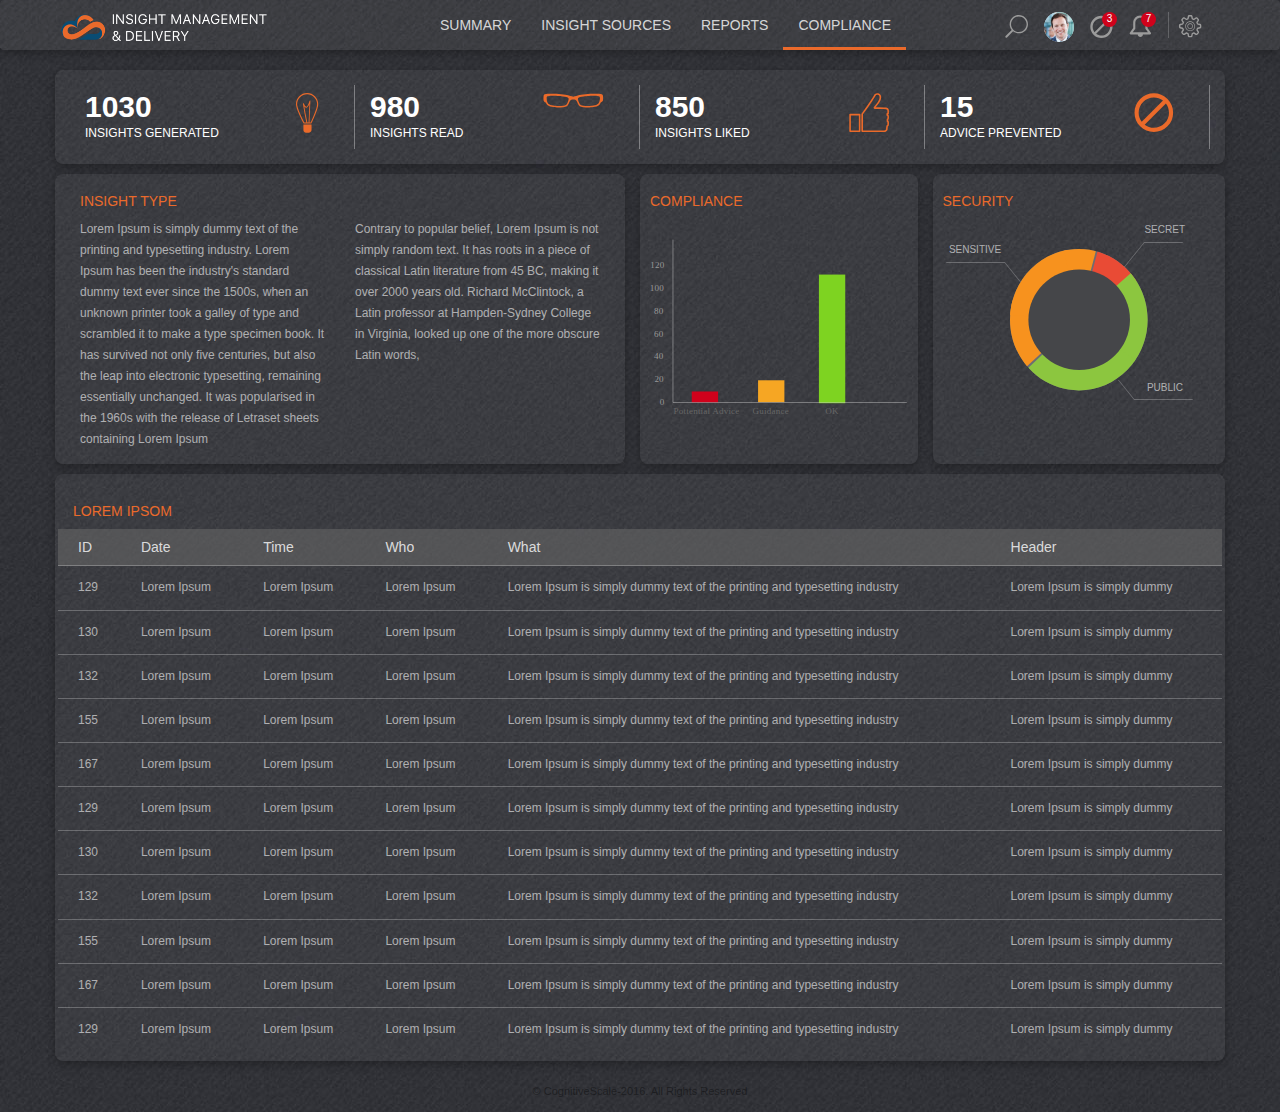
==== compliance-dark.html @ ae8f3f39 "Add files via upload" ====
<!DOCTYPE html>
<html lang="en">
<head>
    <meta charset="UTF-8">
    <meta name="viewport" content="width=device-width, initial-scale=1.0">
    <title>IMD</title>
    <link href="https://fonts.googleapis.com/css?family=Lato" rel="stylesheet">
    <link rel='stylesheet' href='css/bootstrap.css'>
    <link rel='stylesheet' href='css/main.css'>
</head>
<body class='dark'>
    <header  class='dark'>
        <nav class="navbar navbar-default">
           <div class="container">
            <div class="navbar-header">
               <button type="button" class="navbar-toggle" data-toggle="collapse" data-target="#myNavbar">
        <span class="icon-bar"></span>
        <span class="icon-bar"></span>
        <span class="icon-bar"></span> 
      </button>
                <a href='#' class="navbar-brand" >
                    <img src="images/components/logo_dark.png" class="img-responsive">
                </a>
            </div>
              <div class="collapse navbar-collapse" id="myNavbar">
            <ul class="nav navbar-nav navbar-center">
                <li><a href='#'>Summary</a></li>
                <li><a href='#'>Insight sources</a></li>
                <li><a href='reports-dark.html'>Reports</a></li>
                <li class="active"><a href='#'>Compliance</a></li>
                
            </ul>
              <ul class="nav navbar-nav navbar-right">
                <li><a href='#'><img src='images/components/search.svg'></a></li>
                <li><a href='#'><img src='images/components/user.svg'></a></li>
                <li><a href='#'><img src='images/components/stop_grey.svg'></a>
                    <span class="badge">3</span>
                </li>
                <li><a href='#'><img src='images/components/bell.svg'></a>
                     <span class="badge">7</span>
                </li>
                <li><a href='#'><img src='images/components/settings.svg'></a></li>
                
            </ul>
               </div>
            </div>
        </nav>
    </header>
    <section class="stats dark">
        <div class="container">
            <div class="row stat-container">
                <div class="col-sm-3 stat-box">
                   <div class="stat-text">
                    <h2>1030</h2>
                    <p>Insights Generated</p>
                    </div>
                    <img src="images/components/bulb.svg" class="img-responsive ">
                </div>
                <div class="clear"></div>
                <div class="col-sm-3 stat-box">
                   <div class="stat-text">
                    <h2>980</h2>
                    <p>Insights Read</p>
                    </div>
                    <img src="images/components/reading.svg" class="img-responsive ">
                </div>
                <div class="clear"></div>
                <div class="col-sm-3 stat-box">
                   <div class="stat-text">
                    <h2>850</h2>
                    <p>Insights Liked</p>
                    </div>
                    <img src="images/components/like.svg" class="img-responsive ">
                </div>
                <div class="clear"></div>
                <div class="col-sm-3 stat-box">
                   <div class="stat-text">
                    <h2>15</h2>
                    <p>Advice prevented</p>
                    </div>
                    <img src="images/components/stop.svg" class="img-responsive ">
                </div>
                <div class="clear"></div>
            </div>
        </div>
    </section>
    <section class="section-two-container dark">
        <div class="container">
            <div class="row">
                <div class="col-md-6 insight-type-cont">
                    <div class="row insight-type-box">
                        <div class='col-md-6'>
                            <h3>insight type</h3>
                            <p>Lorem Ipsum is simply dummy text of the printing and typesetting industry. Lorem Ipsum has been the industry's standard dummy text ever since the 1500s, when an unknown printer took a galley of type and scrambled it to make a type specimen book. It has survived not only five centuries, but also the leap into electronic typesetting, remaining essentially unchanged. It was popularised in the 1960s with the release of Letraset sheets containing Lorem Ipsum</p>
                        </div>
                        <div class='col-md-6'>
                            <p>Contrary to popular belief, Lorem Ipsum is not simply random text. It has roots in a piece of classical Latin literature from 45 BC, making it over 2000 years old. Richard McClintock, a Latin professor at Hampden-Sydney College in Virginia, looked up one of the more obscure Latin words,</p>
                        </div>
                    </div>
                </div>
                <div class="col-md-3 col-sm-6 insight-type-cont">
                    <div class="row">
                        <div class="col-xs-12 compliance-box">
                            <h3>Compliance</h3>
                              <img src='images/graphs/bar_graph.svg' class="img-responsive">
                        </div>
                    </div>
                </div>
                <div class="col-md-3 col-sm-6 insight-type-cont">
                    <div class="row">
                        <div class="col-xs-12 security-box">
                            <h3>Security</h3>
                            <div class="security-chart-content">
                            <img src='images/graphs/pie_dark.svg' class="img-responsive">
                            <div class="secret">
                                <p class="chart-text">secret</p>
                                <div></div>
                            </div>
                            <div class="sensitive">
                                <p class="chart-text">sensitive</p>
                                <div></div>
                            </div>
                            <div class="public">
                                <p class="chart-text">public</p>
                                <div></div>
                            </div>
                            </div>
                        </div>
                    </div>
                </div>
            </div>
        </div>
    </section>
    <section class="table-section dark">
        <div class="container">
            <div class="row table-container">
                <h3>Lorem ipsom</h3>
                <div class="table-responsive">
                    <table class="table">
                        <thead>
                            <tr>
                                <th>ID</th>
                                <th>Date</th>
                                <th>Time</th>
                                <th>Who</th>
                                <th>What</th>
                                <th>Header</th>
                            </tr>
                        </thead>
                        <tbody>
                            <tr>
                                <td>129</td>
                                <td>Lorem Ipsum</td>
                                <td>Lorem Ipsum</td>
                                <td>Lorem Ipsum</td>
                                <td>Lorem Ipsum is simply dummy text of the printing and typesetting industry</td>
                                <td>Lorem Ipsum is simply dummy</td>
                            </tr>
                            <tr>
                                <td>130</td>
                                <td>Lorem Ipsum</td>
                                <td>Lorem Ipsum</td>
                                <td>Lorem Ipsum</td>
                                <td>Lorem Ipsum is simply dummy text of the printing and typesetting industry</td>
                                <td>Lorem Ipsum is simply dummy</td>
                            </tr>
                            <tr>
                                <td>132</td>
                                <td>Lorem Ipsum</td>
                                <td>Lorem Ipsum</td>
                                <td>Lorem Ipsum</td>
                                <td>Lorem Ipsum is simply dummy text of the printing and typesetting industry</td>
                                <td>Lorem Ipsum is simply dummy</td>
                            </tr>
                            <tr>
                                <td>155</td>
                                <td>Lorem Ipsum</td>
                                <td>Lorem Ipsum</td>
                                <td>Lorem Ipsum</td>
                                <td>Lorem Ipsum is simply dummy text of the printing and typesetting industry</td>
                                <td>Lorem Ipsum is simply dummy</td>
                            </tr>
                            <tr>
                                <td>167</td>
                                <td>Lorem Ipsum</td>
                                <td>Lorem Ipsum</td>
                                <td>Lorem Ipsum</td>
                                <td>Lorem Ipsum is simply dummy text of the printing and typesetting industry</td>
                                <td>Lorem Ipsum is simply dummy</td>
                            </tr>
                            <tr>
                                <td>129</td>
                                <td>Lorem Ipsum</td>
                                <td>Lorem Ipsum</td>
                                <td>Lorem Ipsum</td>
                                <td>Lorem Ipsum is simply dummy text of the printing and typesetting industry</td>
                                <td>Lorem Ipsum is simply dummy</td>
                            </tr>
                             <tr>
                                <td>130</td>
                                <td>Lorem Ipsum</td>
                                <td>Lorem Ipsum</td>
                                <td>Lorem Ipsum</td>
                                <td>Lorem Ipsum is simply dummy text of the printing and typesetting industry</td>
                                <td>Lorem Ipsum is simply dummy</td>
                            </tr>
                             <tr>
                                <td>132</td>
                                <td>Lorem Ipsum</td>
                                <td>Lorem Ipsum</td>
                                <td>Lorem Ipsum</td>
                                <td>Lorem Ipsum is simply dummy text of the printing and typesetting industry</td>
                                <td>Lorem Ipsum is simply dummy</td>
                            </tr>
                             <tr>
                                <td>155</td>
                                <td>Lorem Ipsum</td>
                                <td>Lorem Ipsum</td>
                                <td>Lorem Ipsum</td>
                                <td>Lorem Ipsum is simply dummy text of the printing and typesetting industry</td>
                                <td>Lorem Ipsum is simply dummy</td>
                            </tr>
                             <tr>
                                <td>167</td>
                                <td>Lorem Ipsum</td>
                                <td>Lorem Ipsum</td>
                                <td>Lorem Ipsum</td>
                                <td>Lorem Ipsum is simply dummy text of the printing and typesetting industry</td>
                                <td>Lorem Ipsum is simply dummy</td>
                            </tr>
                             <tr>
                                <td>129</td>
                                <td>Lorem Ipsum</td>
                                <td>Lorem Ipsum</td>
                                <td>Lorem Ipsum</td>
                                <td>Lorem Ipsum is simply dummy text of the printing and typesetting industry</td>
                                <td>Lorem Ipsum is simply dummy</td>
                            </tr>
                        </tbody>
                    </table>
                </div>
                
            </div>
        </div>
    </section>
    <footer>
        <p>&copy; CognitiveScale-2016. All Rights Reserved </p>
    </footer>
     <script src='js/jquery.min.js'></script>
    <script src='js/bootstrap.min.js'></script>
</body>
</html>
---- css/main.css ----
body {
  background: #eee;
  font-family: Helvetica, Lato; }
  body h2 {
    font-weight: bolder; }
  body h3 {
    color: #ea6a2b;
    font-size: 14px;
    text-transform: uppercase; }
  body p {
    font-size: 12px;
    line-height: 21px; }
  body.dark {
    background: #333 url("../images/background/dark-background.jpg") no-repeat; }

header .navbar-default {
  background: #fff;
  border: none;
  box-shadow: 0px 3px 10px rgba(0, 0, 0, 0.3); }
  header .navbar-default .navbar-toggle {
    border: none; }
    header .navbar-default .navbar-toggle:hover {
      background: none; }
  header .navbar-default .navbar-brand {
    padding: 0px; }
    header .navbar-default .navbar-brand img {
      width: 220px;
      margin-top: 5px; }
  header .navbar-default .navbar-nav.navbar-center {
    margin-left: 150px; }
    header .navbar-default .navbar-nav.navbar-center li a {
      text-transform: uppercase; }
      header .navbar-default .navbar-nav.navbar-center li a:after {
        content: '';
        position: absolute;
        display: block;
        height: 3px;
        width: 0%;
        transition: width 1s;
        background: #ea6a2b;
        margin: 0 auto;
        left: 0px;
        bottom: 0px;
        right: 0px; }
      header .navbar-default .navbar-nav.navbar-center li a:hover:after {
        width: 100%; }
    header .navbar-default .navbar-nav.navbar-center li.active a:after {
      width: 100%; }
  header .navbar-default .navbar-nav .active a {
    background: none; }
    header .navbar-default .navbar-nav .active a:hover {
      background: none; }
  header .navbar-default .navbar-nav.navbar-right li a {
    padding-bottom: 0px;
    padding-left: 8px;
    padding-right: 8px; }
  header .navbar-default .navbar-nav.navbar-right li img {
    width: 23px; }
  header .navbar-default .navbar-nav.navbar-right li:last-child a {
    margin-left: 8px;
    padding-left: 10px;
    padding-top: 3px;
    margin-top: 12px;
    border-left: 1px solid rgba(0, 0, 0, 0.2); }
  header .navbar-default .navbar-nav.navbar-right li:nth-child(2) img {
    width: 30px;
    margin-top: -3px; }
  header .navbar-default .navbar-nav.navbar-right li:nth-child(3) {
    position: relative; }
  header .navbar-default .navbar-nav.navbar-right li:nth-child(4) {
    position: relative; }
  header .navbar-default .navbar-nav.navbar-right li .badge {
    position: absolute;
    top: 12px;
    right: 4px;
    background: #d0021b;
    font-size: 10px;
    font-weight: 100;
    width: 15px;
    height: 15px;
    padding: 0px;
    padding-top: 2px;
    border-radius: 50px; }

header.dark .navbar-default {
  background: rgba(255, 255, 255, 0.06); }
  header.dark .navbar-default .navbar-nav.navbar-center li a {
    color: rgba(255, 255, 255, 0.8); }
  header.dark .navbar-default .navbar-nav.navbar-right li:last-child a {
    margin-left: 8px;
    padding-left: 10px;
    padding-top: 3px;
    margin-top: 12px;
    border-left: 1px solid rgba(255, 255, 255, 0.2); }

section {
  /******************************Stats Section******************************/
  /**********************************Section 2****************************/
  /***********************************************************************/ }
  section.stats .stat-container {
    background: #fff;
    border-radius: 8px;
    padding: 15px 15px;
    box-shadow: 0px 3px 10px rgba(0, 0, 0, 0.3); }
    section.stats .stat-container .stat-box {
      padding: 5px 15px;
      padding-right: 35px;
      border-right: 1px solid rgba(0, 0, 0, 0.15); }
      section.stats .stat-container .stat-box .stat-text {
        float: left; }
        section.stats .stat-container .stat-box .stat-text h2 {
          color: #ea6a2b;
          margin-top: 0px; }
        section.stats .stat-container .stat-box .stat-text p {
          text-transform: uppercase;
          margin-top: -10px;
          margin-bottom: 0px; }
      section.stats .stat-container .stat-box img {
        float: right;
        margin-top: 3px; }
      section.stats .stat-container .stat-box:last-child {
        border-right: 0px; }
      section.stats .stat-container .stat-box:nth-child(2) img {
        margin-top: 20px; }
  section.section-two-container {
    margin-top: 10px; }
    section.section-two-container .insight-type-cont {
      padding-right: 30px; }
      section.section-two-container .insight-type-cont .insight-type-box, section.section-two-container .insight-type-cont .compliance-box, section.section-two-container .insight-type-cont .security-box {
        height: 290px;
        padding: 0px 10px;
        background: #fff;
        border-radius: 8px;
        box-shadow: 0px 3px 10px rgba(0, 0, 0, 0.3); }
        section.section-two-container .insight-type-cont .insight-type-box .col-md-6:last-child, section.section-two-container .insight-type-cont .compliance-box .col-md-6:last-child, section.section-two-container .insight-type-cont .security-box .col-md-6:last-child {
          margin-top: 45px; }
      section.section-two-container .insight-type-cont .compliance-box img, section.section-two-container .insight-type-cont .security-box img {
        margin-top: 30px; }
      section.section-two-container .insight-type-cont .security-box {
        text-align: center; }
        section.section-two-container .insight-type-cont .security-box h3 {
          text-align: left; }
        section.section-two-container .insight-type-cont .security-box img {
          display: inline-block;
          margin-top: 30px;
          margin-bottom: 30px; }
        section.section-two-container .insight-type-cont .security-box .security-chart-content {
          position: relative; }
          section.section-two-container .insight-type-cont .security-box .security-chart-content .chart-text {
            margin-bottom: 2px;
            font-size: 10px;
            text-transform: uppercase; }
          section.section-two-container .insight-type-cont .security-box .security-chart-content .secret, section.section-two-container section.dark .insight-type-cont .security-box .security-chart-content .sensitive, section.dark section.section-two-container .insight-type-cont .security-box .security-chart-content .sensitive, section.section-two-container section.dark .insight-type-cont .security-box .security-chart-content .public, section.dark section.section-two-container .insight-type-cont .security-box .security-chart-content .public {
            position: absolute;
            top: 0px;
            right: 30px; }
            section.section-two-container .insight-type-cont .security-box .security-chart-content .secret div, section.section-two-container section.dark .insight-type-cont .security-box .security-chart-content .sensitive div, section.dark section.section-two-container .insight-type-cont .security-box .security-chart-content .sensitive div, section.section-two-container section.dark .insight-type-cont .security-box .security-chart-content .public div, section.dark section.section-two-container .insight-type-cont .security-box .security-chart-content .public div {
              width: 39px;
              height: 25px;
              transform: skewX(-219deg);
              border: 1px solid rgba(0, 0, 0, 0.15);
              border-right: 0px;
              border-bottom: 0px;
              margin-left: -10px; }
          section.section-two-container .insight-type-cont .security-box .security-chart-content .sensitive {
            position: absolute;
            top: 20px;
            left: 30px; }
            section.section-two-container .insight-type-cont .security-box .security-chart-content .sensitive .chart-text {
              margin-bottom: 2px;
              margin-left: -35px; }
            section.section-two-container .insight-type-cont .security-box .security-chart-content .sensitive div {
              width: 59px;
              height: 20px;
              transform: skewX(219deg);
              border: 1px solid rgba(0, 0, 0, 0.15);
              border-left: 0px;
              border-bottom: 0px;
              margin-left: -19px; }
          section.section-two-container .insight-type-cont .security-box .security-chart-content .public {
            position: absolute;
            bottom: 21px;
            right: 30px; }
            section.section-two-container .insight-type-cont .security-box .security-chart-content .public .chart-text {
              margin-bottom: 2px;
              margin-left: 0px; }
            section.section-two-container .insight-type-cont .security-box .security-chart-content .public div {
              width: 59px;
              height: 20px;
              transform: skewX(219deg);
              border: 1px solid rgba(0, 0, 0, 0.15);
              border-right: 0px;
              border-top: 0px;
              margin-top: -20px;
              margin-left: -19px; }
      section.section-two-container .insight-type-cont:last-child {
        padding-right: 15px; }
  section.table-section .table-container {
    background: #fff;
    margin-top: 10px;
    border-radius: 8px;
    box-shadow: 0px 3px 10px rgba(0, 0, 0, 0.3);
    padding: 10px 3px; }
    section.table-section .table-container h3 {
      margin-left: 15px; }
    section.table-section .table-container .table {
      margin-bottom: 0px; }
      section.table-section .table-container .table thead {
        margin: 0px 13px; }
        section.table-section .table-container .table thead tr {
          background: #666;
          padding-left: 25px; }
          section.table-section .table-container .table thead tr th {
            font-weight: 100;
            color: rgba(255, 255, 255, 0.8);
            border-bottom: 0px;
            padding-left: 20px; }
      section.table-section .table-container .table tbody tr td {
        padding: 13px;
        padding-left: 20px;
        font-size: 12px;
        margin: -3px; }
  section.reports {
    padding-top: 20px; }
    section.reports .yellow-box {
      background: #fbb03b;
      padding: 10px 15px;
      box-shadow: 0px 3px 10px rgba(0, 0, 0, 0.3);
      margin-bottom: 10px;
      border-radius: 8px; }
      section.reports .yellow-box h3 {
        color: #000;
        margin-top: 5px; }
    section.reports .lorem-cont {
      padding: 0px 10px;
      margin-bottom: 10px; }
      section.reports .lorem-cont .lorem-box {
        padding: 15px 10px;
        background: #fff;
        border-radius: 8px;
        box-shadow: 0px 3px 10px rgba(0, 0, 0, 0.3); }
        section.reports .lorem-cont .lorem-box h3 {
          margin-bottom: 30px;
          float: left;
          margin-top: 10px; }
        section.reports .lorem-cont .lorem-box .globe {
          float: right;
          margin-top: 5px; }
        section.reports .lorem-cont .lorem-box .footer {
          margin-top: 30px; }
          section.reports .lorem-cont .lorem-box .footer .date {
            float: left; }
          section.reports .lorem-cont .lorem-box .footer small {
            margin-left: 10px; }
          section.reports .lorem-cont .lorem-box .footer .eye {
            float: right; }
        section.reports .lorem-cont .lorem-box p {
          clear: both; }
          section.reports .lorem-cont .lorem-box p:last-child {
            margin-bottom: 30px; }
  section.dark .stat-container {
    background: rgba(255, 255, 255, 0.05);
    color: #fff; }
    section.dark .stat-container .stat-box {
      border-right-color: rgba(255, 255, 255, 0.35); }
      section.dark .stat-container .stat-box .stat-text h2 {
        color: #fff !important; }
  section.dark .insight-type-cont .insight-type-box, section.dark .insight-type-cont .compliance-box, section.dark .insight-type-cont .security-box {
    background: rgba(255, 255, 255, 0.05);
    color: rgba(255, 255, 255, 0.6); }
  section.dark .insight-type-cont .security-box .security-chart-content .secret div, section.dark .insight-type-cont .security-box .security-chart-content .sensitive div, section.dark .insight-type-cont .security-box .security-chart-content .public div {
    border-color: rgba(255, 255, 255, 0.25); }
  section.dark.table-section .table-container {
    background: rgba(255, 255, 255, 0.05);
    color: rgba(255, 255, 255, 0.6); }
    section.dark.table-section .table-container .table thead tr {
      background: rgba(102, 102, 102, 0.6); }
    section.dark.table-section .table-container .table tbody tr td {
      border-color: rgba(255, 255, 255, 0.25); }
  section.dark.reports {
    color: rgba(255, 255, 255, 0.6); }
    section.dark.reports .yellow-box {
      color: #333; }
    section.dark.reports .lorem-cont .lorem-box {
      background: rgba(255, 255, 255, 0.05); }

footer {
  margin-top: 20px;
  text-align: center; }
  footer p {
    font-size: 11px;
    color: rgba(0, 0, 0, 0.4); }
  footer.dark p {
    color: rgba(255, 255, 255, 0.4); }

/*****************************Media Queries************************/
@media (max-width: 768px) {
  header .navbar-default .navbar-brand img {
    width: 183px; }
  header .navbar-default .navbar-nav.navbar-center {
    margin-left: 58px; }
  header .navbar-default .navbar-nav.navbar-right {
    display: none; }
  section.section-two-container .insight-type-cont {
    padding-right: 15px; }
    section.section-two-container .insight-type-cont:nth-child(2) {
      padding-right: 20px; }
    section.section-two-container .insight-type-cont .compliance-box, section.section-two-container .insight-type-cont .security-box {
      margin-top: 10px; } }

@media (max-width: 480px) {
  .clear {
    clear: both; }
  header .navbar-nav.navbar-center {
    margin-left: 0px !important; }
    header .navbar-nav.navbar-center li a {
      text-align: center; }
      header .navbar-nav.navbar-center li a:hover {
        color: #ea6a2b; }
        header .navbar-nav.navbar-center li a:hover:after {
          width: 0% !important; }
    header .navbar-nav.navbar-center li.active a {
      color: #ea6a2b; }
      header .navbar-nav.navbar-center li.active a:after {
        width: 0% !important; }
  header .navbar-nav.navbar-right {
    display: none; }
  section.stats {
    text-align: center; }
    section.stats .stat-container .stat-box {
      margin-bottom: 30px;
      border: none;
      padding-right: 15px; }
      section.stats .stat-container .stat-box .stat-text {
        float: none; }
      section.stats .stat-container .stat-box img {
        float: none;
        margin-top: 10px;
        display: inline-block; }
  section.section-two-container .insight-type-cont .insight-type-box, section.section-two-container .insight-type-cont .compliance-box, section.section-two-container .insight-type-cont .security-box {
    height: auto; } }
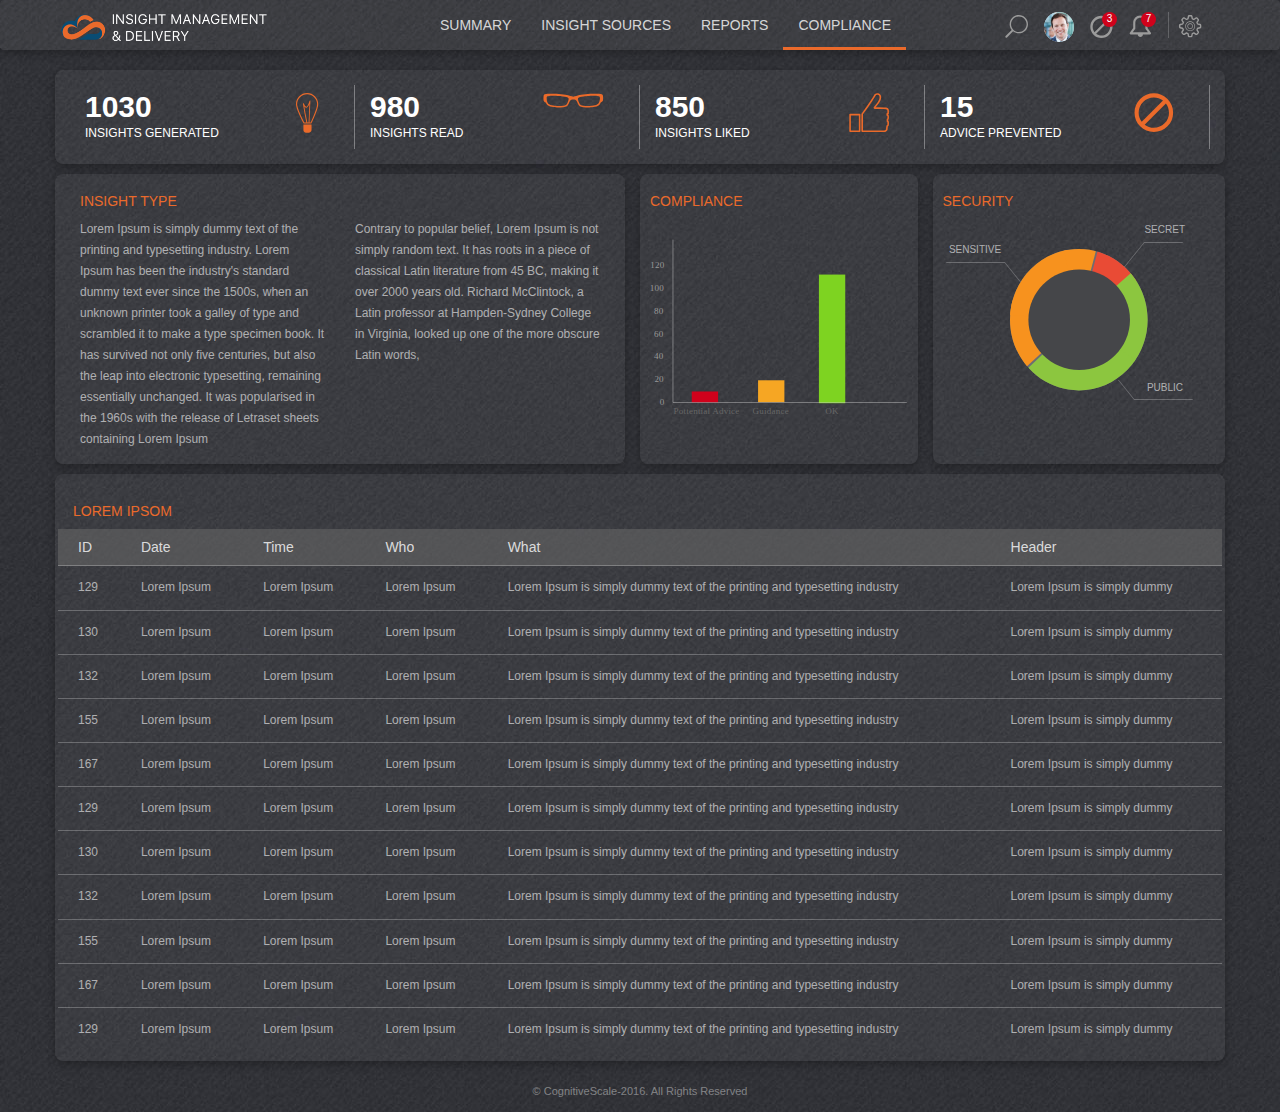
==== commit ff1ed196: "Add files via upload" ====
--- a/compliance-dark.html
+++ b/compliance-dark.html
@@ -1,5 +1,6 @@
 <!DOCTYPE html>
 <html lang="en">
+
 <head>
     <meta charset="UTF-8">
     <meta name="viewport" content="width=device-width, initial-scale=1.0">
@@ -8,41 +9,50 @@
     <link rel='stylesheet' href='css/bootstrap.css'>
     <link rel='stylesheet' href='css/main.css'>
 </head>
+
 <body class='dark'>
-    <header  class='dark'>
+    <header class='dark'>
         <nav class="navbar navbar-default">
-           <div class="container">
-            <div class="navbar-header">
-               <button type="button" class="navbar-toggle" data-toggle="collapse" data-target="#myNavbar">
-        <span class="icon-bar"></span>
-        <span class="icon-bar"></span>
-        <span class="icon-bar"></span> 
-      </button>
-                <a href='#' class="navbar-brand" >
-                    <img src="images/components/logo_dark.png" class="img-responsive">
-                </a>
-            </div>
-              <div class="collapse navbar-collapse" id="myNavbar">
-            <ul class="nav navbar-nav navbar-center">
-                <li><a href='#'>Summary</a></li>
-                <li><a href='#'>Insight sources</a></li>
-                <li><a href='reports-dark.html'>Reports</a></li>
-                <li class="active"><a href='#'>Compliance</a></li>
-                
-            </ul>
-              <ul class="nav navbar-nav navbar-right">
-                <li><a href='#'><img src='images/components/search.svg'></a></li>
-                <li><a href='#'><img src='images/components/user.svg'></a></li>
-                <li><a href='#'><img src='images/components/stop_grey.svg'></a>
-                    <span class="badge">3</span>
-                </li>
-                <li><a href='#'><img src='images/components/bell.svg'></a>
-                     <span class="badge">7</span>
-                </li>
-                <li><a href='#'><img src='images/components/settings.svg'></a></li>
-                
-            </ul>
-               </div>
+            <div class="container">
+                <div class="navbar-header">
+                    <button type="button" class="navbar-toggle" data-toggle="collapse" data-target="#myNavbar">
+                        <span class="icon-bar"></span>
+                        <span class="icon-bar"></span>
+                        <span class="icon-bar"></span>
+                    </button>
+                    <a href='#' class="navbar-brand">
+                        <img src="images/components/logo_dark.png" class="img-responsive">
+                    </a>
+                </div>
+                <div class="collapse navbar-collapse" id="myNavbar">
+                    <ul class="nav navbar-nav navbar-center">
+                        <li><a href='#'>Summary</a></li>
+                        <li><a href='#'>Insight sources</a></li>
+                        <li><a href='reports-dark.html'>Reports</a></li>
+                        <li class="active"><a href='#'>Compliance</a></li>
+
+                    </ul>
+                    <ul class="nav navbar-nav navbar-right">
+                        <li>
+                            <a href='#'><img src='images/components/search.svg'></a>
+                        </li>
+                        <li>
+                            <a href='#'><img src='images/components/user.svg'></a>
+                        </li>
+                        <li>
+                            <a href='#'><img src='images/components/stop_grey.svg'></a>
+                            <span class="badge">3</span>
+                        </li>
+                        <li>
+                            <a href='#'><img src='images/components/bell.svg'></a>
+                            <span class="badge">7</span>
+                        </li>
+                        <li>
+                            <a href='#'><img src='images/components/settings.svg'></a>
+                        </li>
+
+                    </ul>
+                </div>
             </div>
         </nav>
     </header>
@@ -50,33 +60,33 @@
         <div class="container">
             <div class="row stat-container">
                 <div class="col-sm-3 stat-box">
-                   <div class="stat-text">
-                    <h2>1030</h2>
-                    <p>Insights Generated</p>
+                    <div class="stat-text">
+                        <h2>1030</h2>
+                        <p>Insights Generated</p>
                     </div>
                     <img src="images/components/bulb.svg" class="img-responsive ">
                 </div>
                 <div class="clear"></div>
                 <div class="col-sm-3 stat-box">
-                   <div class="stat-text">
-                    <h2>980</h2>
-                    <p>Insights Read</p>
+                    <div class="stat-text">
+                        <h2>980</h2>
+                        <p>Insights Read</p>
                     </div>
                     <img src="images/components/reading.svg" class="img-responsive ">
                 </div>
                 <div class="clear"></div>
                 <div class="col-sm-3 stat-box">
-                   <div class="stat-text">
-                    <h2>850</h2>
-                    <p>Insights Liked</p>
+                    <div class="stat-text">
+                        <h2>850</h2>
+                        <p>Insights Liked</p>
                     </div>
                     <img src="images/components/like.svg" class="img-responsive ">
                 </div>
                 <div class="clear"></div>
                 <div class="col-sm-3 stat-box">
-                   <div class="stat-text">
-                    <h2>15</h2>
-                    <p>Advice prevented</p>
+                    <div class="stat-text">
+                        <h2>15</h2>
+                        <p>Advice prevented</p>
                     </div>
                     <img src="images/components/stop.svg" class="img-responsive ">
                 </div>
@@ -102,7 +112,7 @@
                     <div class="row">
                         <div class="col-xs-12 compliance-box">
                             <h3>Compliance</h3>
-                              <img src='images/graphs/bar_graph.svg' class="img-responsive">
+                            <img src='images/graphs/bar_graph.svg' class="img-responsive">
                         </div>
                     </div>
                 </div>
@@ -111,19 +121,19 @@
                         <div class="col-xs-12 security-box">
                             <h3>Security</h3>
                             <div class="security-chart-content">
-                            <img src='images/graphs/pie_dark.svg' class="img-responsive">
-                            <div class="secret">
-                                <p class="chart-text">secret</p>
-                                <div></div>
-                            </div>
-                            <div class="sensitive">
-                                <p class="chart-text">sensitive</p>
-                                <div></div>
-                            </div>
-                            <div class="public">
-                                <p class="chart-text">public</p>
-                                <div></div>
-                            </div>
+                                <img src='images/graphs/pie_dark.svg' class="img-responsive">
+                                <div class="secret">
+                                    <p class="chart-text">secret</p>
+                                    <div></div>
+                                </div>
+                                <div class="sensitive">
+                                    <p class="chart-text">sensitive</p>
+                                    <div></div>
+                                </div>
+                                <div class="public">
+                                    <p class="chart-text">public</p>
+                                    <div></div>
+                                </div>
                             </div>
                         </div>
                     </div>
@@ -196,7 +206,7 @@
                                 <td>Lorem Ipsum is simply dummy text of the printing and typesetting industry</td>
                                 <td>Lorem Ipsum is simply dummy</td>
                             </tr>
-                             <tr>
+                            <tr>
                                 <td>130</td>
                                 <td>Lorem Ipsum</td>
                                 <td>Lorem Ipsum</td>
@@ -204,7 +214,7 @@
                                 <td>Lorem Ipsum is simply dummy text of the printing and typesetting industry</td>
                                 <td>Lorem Ipsum is simply dummy</td>
                             </tr>
-                             <tr>
+                            <tr>
                                 <td>132</td>
                                 <td>Lorem Ipsum</td>
                                 <td>Lorem Ipsum</td>
@@ -212,7 +222,7 @@
                                 <td>Lorem Ipsum is simply dummy text of the printing and typesetting industry</td>
                                 <td>Lorem Ipsum is simply dummy</td>
                             </tr>
-                             <tr>
+                            <tr>
                                 <td>155</td>
                                 <td>Lorem Ipsum</td>
                                 <td>Lorem Ipsum</td>
@@ -220,7 +230,7 @@
                                 <td>Lorem Ipsum is simply dummy text of the printing and typesetting industry</td>
                                 <td>Lorem Ipsum is simply dummy</td>
                             </tr>
-                             <tr>
+                            <tr>
                                 <td>167</td>
                                 <td>Lorem Ipsum</td>
                                 <td>Lorem Ipsum</td>
@@ -228,7 +238,7 @@
                                 <td>Lorem Ipsum is simply dummy text of the printing and typesetting industry</td>
                                 <td>Lorem Ipsum is simply dummy</td>
                             </tr>
-                             <tr>
+                            <tr>
                                 <td>129</td>
                                 <td>Lorem Ipsum</td>
                                 <td>Lorem Ipsum</td>
@@ -239,14 +249,15 @@
                         </tbody>
                     </table>
                 </div>
-                
+
             </div>
         </div>
     </section>
-    <footer>
+    <footer class='dark'>
         <p>&copy; CognitiveScale-2016. All Rights Reserved </p>
     </footer>
-     <script src='js/jquery.min.js'></script>
+    <script src='js/jquery.min.js'></script>
     <script src='js/bootstrap.min.js'></script>
 </body>
+
 </html>--- a/css/main.css
+++ b/css/main.css
@@ -325,17 +325,22 @@
         width: 0% !important; }
   header .navbar-nav.navbar-right {
     display: none; }
-  section.stats {
-    text-align: center; }
-    section.stats .stat-container .stat-box {
-      margin-bottom: 30px;
-      border: none;
+  section {
+    padding: 0px 10px; }
+    section.stats {
+      text-align: center; }
+      section.stats .stat-container .stat-box {
+        margin-bottom: 30px;
+        border: none;
+        padding-right: 15px; }
+        section.stats .stat-container .stat-box .stat-text {
+          float: none; }
+        section.stats .stat-container .stat-box img {
+          float: none;
+          margin-top: 10px;
+          display: inline-block; }
+    section.section-two-container .insight-type-cont:nth-child(2) {
       padding-right: 15px; }
-      section.stats .stat-container .stat-box .stat-text {
-        float: none; }
-      section.stats .stat-container .stat-box img {
-        float: none;
-        margin-top: 10px;
-        display: inline-block; }
-  section.section-two-container .insight-type-cont .insight-type-box, section.section-two-container .insight-type-cont .compliance-box, section.section-two-container .insight-type-cont .security-box {
-    height: auto; } }
+    section.section-two-container .insight-type-cont .insight-type-box, section.section-two-container .insight-type-cont .compliance-box, section.section-two-container .insight-type-cont .security-box {
+      height: auto;
+      padding-bottom: 10px; } }
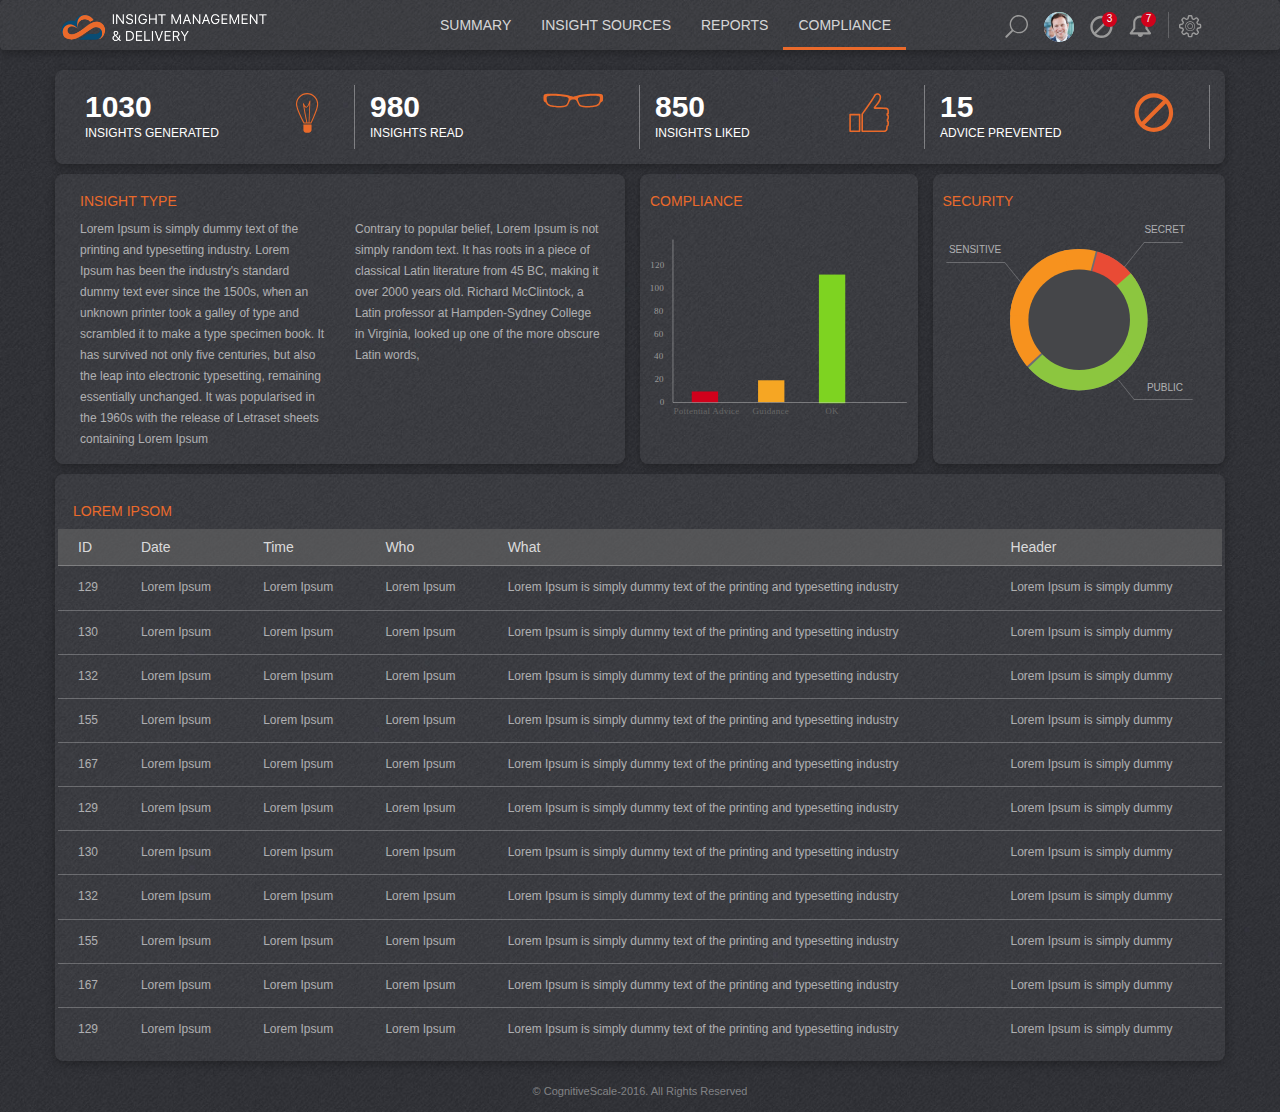
==== commit 76f26e6f: "Add files via upload" ====
--- a/compliance-dark.html
+++ b/compliance-dark.html
@@ -26,7 +26,7 @@
                 </div>
                 <div class="collapse navbar-collapse" id="myNavbar">
                     <ul class="nav navbar-nav navbar-center">
-                        <li><a href='#'>Summary</a></li>
+                        <li><a href='summary-dark.html'>Summary</a></li>
                         <li><a href='#'>Insight sources</a></li>
                         <li><a href='reports-dark.html'>Reports</a></li>
                         <li class="active"><a href='#'>Compliance</a></li>
--- a/css/main.css
+++ b/css/main.css
@@ -11,7 +11,25 @@
     font-size: 12px;
     line-height: 21px; }
   body.dark {
-    background: #333 url("../images/background/dark-background.jpg") no-repeat; }
+    background: #333 url("../images/background/dark-background.jpg") no-repeat;
+    background-size: cover; }
+  body .table {
+    margin-bottom: 0px; }
+    body .table thead {
+      margin: 0px 13px; }
+      body .table thead tr {
+        background: #666;
+        padding-left: 25px; }
+        body .table thead tr th {
+          font-weight: 100;
+          color: rgba(255, 255, 255, 0.8);
+          border-bottom: 0px;
+          padding-left: 20px; }
+    body .table tbody tr td {
+      padding: 13px;
+      padding-left: 20px;
+      font-size: 12px;
+      margin: -3px; }
 
 header .navbar-default {
   background: #fff;
@@ -44,11 +62,11 @@
         right: 0px; }
       header .navbar-default .navbar-nav.navbar-center li a:hover:after {
         width: 100%; }
-    header .navbar-default .navbar-nav.navbar-center li.active a:after {
+    header .navbar-default .navbar-nav.navbar-center li.active a:after, header .navbar-default .navbar-nav.navbar-center section.summary-section-bottom .left-section .table-section .col-md-12 .btn-group li.btn:active a:after, section.summary-section-bottom .left-section .table-section .col-md-12 .btn-group header .navbar-default .navbar-nav.navbar-center li.btn:active a:after {
       width: 100%; }
-  header .navbar-default .navbar-nav .active a {
+  header .navbar-default .navbar-nav .active a, header .navbar-default .navbar-nav section.summary-section-bottom .left-section .table-section .col-md-12 .btn-group .btn:active a, section.summary-section-bottom .left-section .table-section .col-md-12 .btn-group header .navbar-default .navbar-nav .btn:active a {
     background: none; }
-    header .navbar-default .navbar-nav .active a:hover {
+    header .navbar-default .navbar-nav .active a:hover, header .navbar-default .navbar-nav section.summary-section-bottom .left-section .table-section .col-md-12 .btn-group .btn:active a:hover, section.summary-section-bottom .left-section .table-section .col-md-12 .btn-group header .navbar-default .navbar-nav .btn:active a:hover {
       background: none; }
   header .navbar-default .navbar-nav.navbar-right li a {
     padding-bottom: 0px;
@@ -258,6 +276,213 @@
           clear: both; }
           section.reports .lorem-cont .lorem-box p:last-child {
             margin-bottom: 30px; }
+  section.summary-section-top .graph-container {
+    padding-left: 0px; }
+    section.summary-section-top .graph-container .outer-box-cont {
+      padding-left: 25px; }
+      section.summary-section-top .graph-container .outer-box-cont .pie-chart-box, section.summary-section-top .graph-container .outer-box-cont .insight-view, section.summary-section-top .graph-container .outer-box-cont .bar-chart-box, section.summary-section-top .graph-container .outer-box-cont .share-box {
+        height: 300px;
+        padding: 0px 10px;
+        background: #fff;
+        border-radius: 8px;
+        box-shadow: 0px 3px 10px rgba(0, 0, 0, 0.3);
+        margin-top: 10px; }
+        section.summary-section-top .graph-container .outer-box-cont .pie-chart-box img, section.summary-section-top .graph-container .outer-box-cont .insight-view img, section.summary-section-top .graph-container .outer-box-cont .bar-chart-box img, section.summary-section-top .graph-container .outer-box-cont .share-box img {
+          margin-top: 50px; }
+        section.summary-section-top .graph-container .outer-box-cont .pie-chart-box p, section.summary-section-top .graph-container .outer-box-cont .insight-view p, section.summary-section-top .graph-container .outer-box-cont .bar-chart-box p, section.summary-section-top .graph-container .outer-box-cont .share-box p {
+          font-size: 12px;
+          color: rgba(0, 0, 0, 0.6); }
+          section.summary-section-top .graph-container .outer-box-cont .pie-chart-box p .badge, section.summary-section-top .graph-container .outer-box-cont .insight-view p .badge, section.summary-section-top .graph-container .outer-box-cont .bar-chart-box p .badge, section.summary-section-top .graph-container .outer-box-cont .share-box p .badge {
+            display: inline-table;
+            width: 10px;
+            height: 10px;
+            border-radius: 50px;
+            padding: 0px;
+            min-width: none;
+            margin-right: 5px;
+            margin-top: -2px; }
+            section.summary-section-top .graph-container .outer-box-cont .pie-chart-box p .badge.green, section.summary-section-top .graph-container .outer-box-cont .insight-view p .badge.green, section.summary-section-top .graph-container .outer-box-cont .bar-chart-box p .badge.green, section.summary-section-top .graph-container .outer-box-cont .share-box p .badge.green {
+              background: #8cc63f; }
+            section.summary-section-top .graph-container .outer-box-cont .pie-chart-box p .badge.orange, section.summary-section-top .graph-container .outer-box-cont .insight-view p .badge.orange, section.summary-section-top .graph-container .outer-box-cont .bar-chart-box p .badge.orange, section.summary-section-top .graph-container .outer-box-cont .share-box p .badge.orange {
+              background: #f7921e; }
+            section.summary-section-top .graph-container .outer-box-cont .pie-chart-box p .badge.red, section.summary-section-top .graph-container .outer-box-cont .insight-view p .badge.red, section.summary-section-top .graph-container .outer-box-cont .bar-chart-box p .badge.red, section.summary-section-top .graph-container .outer-box-cont .share-box p .badge.red {
+              background: #e94b35; }
+            section.summary-section-top .graph-container .outer-box-cont .pie-chart-box p .badge.black, section.summary-section-top .graph-container .outer-box-cont .insight-view p .badge.black, section.summary-section-top .graph-container .outer-box-cont .bar-chart-box p .badge.black, section.summary-section-top .graph-container .outer-box-cont .share-box p .badge.black {
+              background: #4a4a4a; }
+          section.summary-section-top .graph-container .outer-box-cont .pie-chart-box p .number, section.summary-section-top .graph-container .outer-box-cont .insight-view p .number, section.summary-section-top .graph-container .outer-box-cont .bar-chart-box p .number, section.summary-section-top .graph-container .outer-box-cont .share-box p .number {
+            margin-left: 2px; }
+            section.summary-section-top .graph-container .outer-box-cont .pie-chart-box p .number.ml-set, section.summary-section-top .graph-container .outer-box-cont .insight-view p .number.ml-set, section.summary-section-top .graph-container .outer-box-cont .bar-chart-box p .number.ml-set, section.summary-section-top .graph-container .outer-box-cont .share-box p .number.ml-set {
+              margin-left: 38px; }
+            section.summary-section-top .graph-container .outer-box-cont .pie-chart-box p .number.ml-1-set, section.summary-section-top .graph-container .outer-box-cont .insight-view p .number.ml-1-set, section.summary-section-top .graph-container .outer-box-cont .bar-chart-box p .number.ml-1-set, section.summary-section-top .graph-container .outer-box-cont .share-box p .number.ml-1-set {
+              margin-left: 37px; }
+          section.summary-section-top .graph-container .outer-box-cont .pie-chart-box p:first-child, section.summary-section-top .graph-container .outer-box-cont .insight-view p:first-child, section.summary-section-top .graph-container .outer-box-cont .bar-chart-box p:first-child, section.summary-section-top .graph-container .outer-box-cont .share-box p:first-child {
+            margin-top: 60px; }
+      section.summary-section-top .graph-container .outer-box-cont .insight-view {
+        padding: 0px; }
+        section.summary-section-top .graph-container .outer-box-cont .insight-view .col-xs-12 {
+          padding: 0px; }
+          section.summary-section-top .graph-container .outer-box-cont .insight-view .col-xs-12 h3 {
+            margin: 20px 15px 10px 15px; }
+      section.summary-section-top .graph-container .outer-box-cont .share-box {
+        padding: 0px; }
+        section.summary-section-top .graph-container .outer-box-cont .share-box .col-xs-12 {
+          padding: 0px; }
+          section.summary-section-top .graph-container .outer-box-cont .share-box .col-xs-12 h3 {
+            margin-left: 15px; }
+          section.summary-section-top .graph-container .outer-box-cont .share-box .col-xs-12 ul {
+            padding: 0px;
+            margin-top: 30px; }
+            section.summary-section-top .graph-container .outer-box-cont .share-box .col-xs-12 ul li {
+              display: block;
+              padding: 8px 100px 8px 40px;
+              border-bottom: 1px solid rgba(0, 0, 0, 0.12);
+              color: rgba(0, 0, 0, 0.7); }
+              section.summary-section-top .graph-container .outer-box-cont .share-box .col-xs-12 ul li strong {
+                float: right;
+                font-size: 20px;
+                font-weight: 900; }
+              section.summary-section-top .graph-container .outer-box-cont .share-box .col-xs-12 ul li .img-responsive {
+                width: 20px;
+                display: inline-block;
+                margin-top: 0px;
+                margin-right: 10px; }
+      section.summary-section-top .graph-container .outer-box-cont:first-child {
+        padding-left: 15px; }
+      section.summary-section-top .graph-container .outer-box-cont:nth-child(3) {
+        padding-left: 15px; }
+  section.summary-section-top .map-container .outer-box-cont .map-box {
+    padding: 0px 0px;
+    background: #fff;
+    border-radius: 8px;
+    box-shadow: 0px 3px 10px rgba(0, 0, 0, 0.3);
+    margin-top: 10px; }
+    section.summary-section-top .map-container .outer-box-cont .map-box h3 {
+      margin: 20px 15px; }
+    section.summary-section-top .map-container .outer-box-cont .map-box img {
+      margin-top: 40px; }
+    section.summary-section-top .map-container .outer-box-cont .map-box .table {
+      margin-top: 55px; }
+  section.summary-section-bottom .left-section {
+    padding-right: 20px; }
+    section.summary-section-bottom .left-section .lorem-cont {
+      margin-top: 10px;
+      padding-right: 25px; }
+      section.summary-section-bottom .left-section .lorem-cont .lorem-box {
+        background: #fff;
+        border-radius: 8px;
+        box-shadow: 0px 3px 10px rgba(0, 0, 0, 0.3); }
+    section.summary-section-bottom .left-section .table-section {
+      margin-right: -5px;
+      margin-top: 10px;
+      background: #fff;
+      border-radius: 8px;
+      box-shadow: 0px 3px 10px rgba(0, 0, 0, 0.3); }
+      section.summary-section-bottom .left-section .table-section .col-md-12 {
+        padding: 0px; }
+        section.summary-section-bottom .left-section .table-section .col-md-12 h3 {
+          margin-left: 20px; }
+        section.summary-section-bottom .left-section .table-section .col-md-12 .btn-group.bootstrap-select {
+          margin-left: 100px;
+          margin-top: 5px; }
+        section.summary-section-bottom .left-section .table-section .col-md-12 .btn-group .btn.btn-info {
+          background: none;
+          color: rgba(0, 0, 0, 0.6);
+          border: none;
+          border-bottom: 1px solid rgba(0, 0, 0, 0.2);
+          border-radius: 0px; }
+        section.summary-section-bottom .left-section .table-section .col-md-12 .btn-group .btn.active, section.summary-section-bottom .left-section .table-section .col-md-12 .btn-group .btn:active {
+          box-shadow: none; }
+        section.summary-section-bottom .left-section .table-section .col-md-12 .btn-group span.bs-caret {
+          color: rgba(0, 0, 0, 0.6);
+          margin-left: 50px; }
+        section.summary-section-bottom .left-section .table-section .col-md-12 .btn-group.open .dropdown-toggle {
+          box-shadow: none !important; }
+        section.summary-section-bottom .left-section .table-section .col-md-12 .btn-group .dropdown-menu a:focus {
+          outline: none; }
+        section.summary-section-bottom .left-section .table-section .col-md-12 .table .img-responsive {
+          margin: 0 auto; }
+  section.summary-section-bottom .news-trends .news-trends-box {
+    background: #fff;
+    border-radius: 8px;
+    box-shadow: 0px 3px 10px rgba(0, 0, 0, 0.3);
+    margin-top: 10px;
+    height: 484px; }
+    section.summary-section-bottom .news-trends .news-trends-box .mesh {
+      position: relative; }
+      section.summary-section-bottom .news-trends .news-trends-box .mesh p {
+        position: absolute;
+        text-transform: uppercase; }
+        section.summary-section-bottom .news-trends .news-trends-box .mesh p.grey {
+          color: #999;
+          font-size: 13px; }
+          section.summary-section-bottom .news-trends .news-trends-box .mesh p.grey.one {
+            top: 30px;
+            left: 180px; }
+          section.summary-section-bottom .news-trends .news-trends-box .mesh p.grey.two {
+            top: 90px;
+            left: 10px; }
+          section.summary-section-bottom .news-trends .news-trends-box .mesh p.grey.three {
+            top: 120px;
+            left: 230px; }
+          section.summary-section-bottom .news-trends .news-trends-box .mesh p.grey.four {
+            top: 180px;
+            left: 0px; }
+          section.summary-section-bottom .news-trends .news-trends-box .mesh p.grey.five {
+            top: 260px;
+            left: 160px; }
+          section.summary-section-bottom .news-trends .news-trends-box .mesh p.grey.six {
+            top: 350px;
+            left: 90px; }
+        section.summary-section-bottom .news-trends .news-trends-box .mesh p.green {
+          color: #7ed321;
+          font-size: 24px;
+          font-weight: 900;
+          top: 150px;
+          left: 50px; }
+        section.summary-section-bottom .news-trends .news-trends-box .mesh p.black {
+          font-size: 16px;
+          color: #333; }
+          section.summary-section-bottom .news-trends .news-trends-box .mesh p.black.bold {
+            color: #666;
+            font-weight: 600;
+            top: 150px;
+            left: 210px; }
+          section.summary-section-bottom .news-trends .news-trends-box .mesh p.black.one {
+            left: 220px;
+            top: 60px; }
+          section.summary-section-bottom .news-trends .news-trends-box .mesh p.black.two {
+            left: 70px;
+            top: 120px; }
+          section.summary-section-bottom .news-trends .news-trends-box .mesh p.black.three {
+            left: 0px;
+            top: 260px; }
+          section.summary-section-bottom .news-trends .news-trends-box .mesh p.black.four {
+            left: 30px;
+            top: 290px; }
+          section.summary-section-bottom .news-trends .news-trends-box .mesh p.black.five {
+            left: 190px;
+            top: 290px; }
+        section.summary-section-bottom .news-trends .news-trends-box .mesh p.yellow {
+          font-size: 18px;
+          color: #f5a623;
+          font-weight: 500; }
+          section.summary-section-bottom .news-trends .news-trends-box .mesh p.yellow.bold {
+            font-size: 20px;
+            font-weight: 900;
+            top: 200px;
+            left: 120px; }
+          section.summary-section-bottom .news-trends .news-trends-box .mesh p.yellow.one {
+            left: 30px;
+            top: 60px; }
+          section.summary-section-bottom .news-trends .news-trends-box .mesh p.yellow.two {
+            top: 320px;
+            left: 60px; }
+        section.summary-section-bottom .news-trends .news-trends-box .mesh p.red {
+          color: #d0021b;
+          font-size: 18px;
+          font-weight: 500;
+          top: 230px;
+          left: 50px; }
   section.dark .stat-container {
     background: rgba(255, 255, 255, 0.05);
     color: #fff; }
@@ -283,6 +508,42 @@
       color: #333; }
     section.dark.reports .lorem-cont .lorem-box {
       background: rgba(255, 255, 255, 0.05); }
+  section.dark .table thead tr {
+    background: rgba(102, 102, 102, 0.6); }
+  section.dark .table tbody tr td {
+    border-color: rgba(255, 255, 255, 0.25); }
+  section.dark.summary-section-top h3 {
+    color: rgba(255, 255, 255, 0.6); }
+  section.dark.summary-section-top .graph-container .outer-box-cont .pie-chart-box, section.dark.summary-section-top .graph-container .outer-box-cont .insight-view, section.dark.summary-section-top .graph-container .outer-box-cont .bar-chart-box, section.dark.summary-section-top .graph-container .outer-box-cont .share-box {
+    background: rgba(255, 255, 255, 0.05);
+    color: rgba(255, 255, 255, 0.6); }
+    section.dark.summary-section-top .graph-container .outer-box-cont .pie-chart-box p, section.dark.summary-section-top .graph-container .outer-box-cont .insight-view p, section.dark.summary-section-top .graph-container .outer-box-cont .bar-chart-box p, section.dark.summary-section-top .graph-container .outer-box-cont .share-box p {
+      color: rgba(255, 255, 255, 0.6); }
+  section.dark.summary-section-top .graph-container .outer-box-cont .share-box .col-xs-12 ul li {
+    color: rgba(255, 255, 255, 0.6); }
+    section.dark.summary-section-top .graph-container .outer-box-cont .share-box .col-xs-12 ul li strong {
+      color: rgba(255, 255, 255, 0.9); }
+  section.dark.summary-section-top .map-container .outer-box-cont .map-box {
+    background: rgba(255, 255, 255, 0.05);
+    color: rgba(255, 255, 255, 0.6); }
+  section.dark.summary-section-bottom h3 {
+    color: rgba(255, 255, 255, 0.6); }
+  section.dark.summary-section-bottom .left-section .lorem-cont .lorem-box {
+    background: rgba(255, 255, 255, 0.05);
+    color: rgba(255, 255, 255, 0.6); }
+  section.dark.summary-section-bottom .left-section .table-section {
+    background: rgba(255, 255, 255, 0.05);
+    color: rgba(255, 255, 255, 0.6); }
+    section.dark.summary-section-bottom .left-section .table-section .col-md-12 .btn-group .btn.btn-info {
+      color: rgba(255, 255, 255, 0.6);
+      border-bottom-color: rgba(255, 255, 255, 0.6); }
+    section.dark.summary-section-bottom .left-section .table-section .col-md-12 .btn-group .dropdown-toggle .caret {
+      color: rgba(255, 255, 255, 0.6); }
+  section.dark.summary-section-bottom .news-trends .news-trends-box {
+    background: rgba(255, 255, 255, 0.05);
+    color: rgba(255, 255, 255, 0.6); }
+    section.dark.summary-section-bottom .news-trends .news-trends-box .mesh p.black {
+      color: rgba(255, 255, 255, 0.6); }
 
 footer {
   margin-top: 20px;
@@ -306,7 +567,17 @@
     section.section-two-container .insight-type-cont:nth-child(2) {
       padding-right: 20px; }
     section.section-two-container .insight-type-cont .compliance-box, section.section-two-container .insight-type-cont .security-box {
-      margin-top: 10px; } }
+      margin-top: 10px; }
+  section.summary-section-top .graph-container {
+    padding-right: 0px; }
+    section.summary-section-top .graph-container .outer-box-cont {
+      padding-left: 15px; }
+  section.summary-section-bottom .left-section {
+    padding-right: 5px; }
+    section.summary-section-bottom .left-section .table-section .col-md-12 .btn-group.bootstrap-select {
+      margin-left: 85px; }
+  section.summary-section-bottom .news-trends .news-trends-box .mesh {
+    margin-left: 190px; } }
 
 @media (max-width: 480px) {
   .clear {
@@ -319,9 +590,9 @@
         color: #ea6a2b; }
         header .navbar-nav.navbar-center li a:hover:after {
           width: 0% !important; }
-    header .navbar-nav.navbar-center li.active a {
+    header .navbar-nav.navbar-center li.active a, header .navbar-nav.navbar-center section.summary-section-bottom .left-section .table-section .col-md-12 .btn-group li.btn:active a, section.summary-section-bottom .left-section .table-section .col-md-12 .btn-group header .navbar-nav.navbar-center li.btn:active a {
       color: #ea6a2b; }
-      header .navbar-nav.navbar-center li.active a:after {
+      header .navbar-nav.navbar-center li.active a:after, header .navbar-nav.navbar-center section.summary-section-bottom .left-section .table-section .col-md-12 .btn-group li.btn:active a:after, section.summary-section-bottom .left-section .table-section .col-md-12 .btn-group header .navbar-nav.navbar-center li.btn:active a:after {
         width: 0% !important; }
   header .navbar-nav.navbar-right {
     display: none; }
@@ -343,4 +614,18 @@
       padding-right: 15px; }
     section.section-two-container .insight-type-cont .insight-type-box, section.section-two-container .insight-type-cont .compliance-box, section.section-two-container .insight-type-cont .security-box {
       height: auto;
-      padding-bottom: 10px; } }
+      padding-bottom: 10px; }
+    section.summary-section-top .graph-container .outer-box-cont .pie-chart-box p .number.ml-set, section.summary-section-top .graph-container .outer-box-cont .insight-view p .number.ml-set, section.summary-section-top .graph-container .outer-box-cont .bar-chart-box p .number.ml-set, section.summary-section-top .graph-container .outer-box-cont .share-box p .number.ml-set {
+      margin-left: 2px; }
+    section.summary-section-top .graph-container .outer-box-cont .pie-chart-box p .number.ml-1-set, section.summary-section-top .graph-container .outer-box-cont .insight-view p .number.ml-1-set, section.summary-section-top .graph-container .outer-box-cont .bar-chart-box p .number.ml-1-set, section.summary-section-top .graph-container .outer-box-cont .share-box p .number.ml-1-set {
+      margin-left: 2px; }
+    section.summary-section-bottom .left-section .table-section .col-md-12 .btn-group.bootstrap-select {
+      margin-left: -50px; }
+    section.summary-section-bottom .news-trends .news-trends-box {
+      overflow: auto; }
+      section.summary-section-bottom .news-trends .news-trends-box .mesh {
+        margin-left: 0px; }
+        section.summary-section-bottom .news-trends .news-trends-box .mesh p {
+          position: static;
+          text-align: center;
+          margin-bottom: 20px; } }
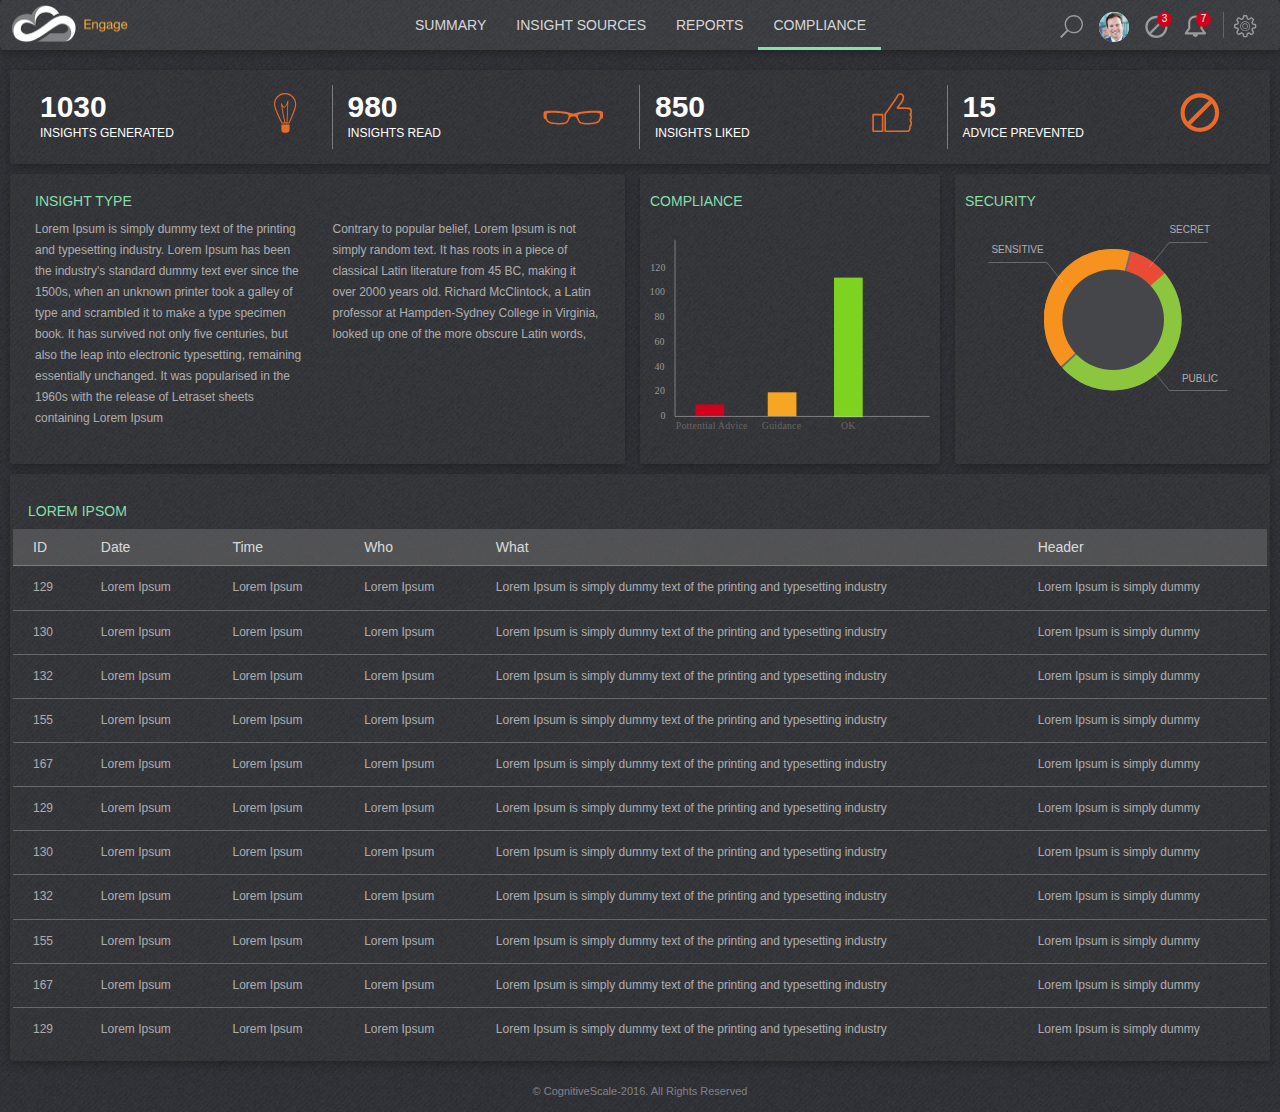
==== commit 4178b36d: "Add files via upload" ====
--- a/compliance-dark.html
+++ b/compliance-dark.html
@@ -13,7 +13,7 @@
 <body class='dark'>
     <header class='dark'>
         <nav class="navbar navbar-default">
-            <div class="container">
+            <div class="container-fluid">
                 <div class="navbar-header">
                     <button type="button" class="navbar-toggle" data-toggle="collapse" data-target="#myNavbar">
                         <span class="icon-bar"></span>
@@ -21,7 +21,7 @@
                         <span class="icon-bar"></span>
                     </button>
                     <a href='#' class="navbar-brand">
-                        <img src="images/components/logo_dark.png" class="img-responsive">
+                        <img src="images/components/logo-engage.png" class="img-responsive">
                     </a>
                 </div>
                 <div class="collapse navbar-collapse" id="myNavbar">
@@ -57,7 +57,7 @@
         </nav>
     </header>
     <section class="stats dark">
-        <div class="container">
+        <div class="container-fluid">
             <div class="row stat-container">
                 <div class="col-sm-3 stat-box">
                     <div class="stat-text">
@@ -66,7 +66,7 @@
                     </div>
                     <img src="images/components/bulb.svg" class="img-responsive ">
                 </div>
-                <div class="clear"></div>
+                
                 <div class="col-sm-3 stat-box">
                     <div class="stat-text">
                         <h2>980</h2>
@@ -74,7 +74,7 @@
                     </div>
                     <img src="images/components/reading.svg" class="img-responsive ">
                 </div>
-                <div class="clear"></div>
+                
                 <div class="col-sm-3 stat-box">
                     <div class="stat-text">
                         <h2>850</h2>
@@ -82,7 +82,7 @@
                     </div>
                     <img src="images/components/like.svg" class="img-responsive ">
                 </div>
-                <div class="clear"></div>
+                
                 <div class="col-sm-3 stat-box">
                     <div class="stat-text">
                         <h2>15</h2>
@@ -90,12 +90,12 @@
                     </div>
                     <img src="images/components/stop.svg" class="img-responsive ">
                 </div>
-                <div class="clear"></div>
+                
             </div>
         </div>
     </section>
     <section class="section-two-container dark">
-        <div class="container">
+        <div class="container-fluid">
             <div class="row">
                 <div class="col-md-6 insight-type-cont">
                     <div class="row insight-type-box">
@@ -142,7 +142,7 @@
         </div>
     </section>
     <section class="table-section dark">
-        <div class="container">
+        <div class="container-fluid">
             <div class="row table-container">
                 <h3>Lorem ipsom</h3>
                 <div class="table-responsive">
--- a/css/main.css
+++ b/css/main.css
@@ -4,7 +4,7 @@
   body h2 {
     font-weight: bolder; }
   body h3 {
-    color: #ea6a2b;
+    color: #87dfab;
     font-size: 14px;
     text-transform: uppercase; }
   body p {
@@ -12,7 +12,17 @@
     line-height: 21px; }
   body.dark {
     background: #333 url("../images/background/dark-background.jpg") no-repeat;
-    background-size: cover; }
+    background-size: cover;
+    /* &:before{
+            content: '';
+            position: absolute;
+            background: #000;
+            width:100%;
+           height: 100%;
+            top:0px;
+            opacity: 0.8;
+            left: 0px;
+        }*/ }
   body .table {
     margin-bottom: 0px; }
     body .table thead {
@@ -42,10 +52,11 @@
   header .navbar-default .navbar-brand {
     padding: 0px; }
     header .navbar-default .navbar-brand img {
-      width: 220px;
-      margin-top: 5px; }
+      width: 120px;
+      margin-top: 5px;
+      margin-left: 10px; }
   header .navbar-default .navbar-nav.navbar-center {
-    margin-left: 150px; }
+    margin-left: 270px; }
     header .navbar-default .navbar-nav.navbar-center li a {
       text-transform: uppercase; }
       header .navbar-default .navbar-nav.navbar-center li a:after {
@@ -55,18 +66,18 @@
         height: 3px;
         width: 0%;
         transition: width 1s;
-        background: #ea6a2b;
+        background: #87dfab;
         margin: 0 auto;
         left: 0px;
         bottom: 0px;
         right: 0px; }
       header .navbar-default .navbar-nav.navbar-center li a:hover:after {
         width: 100%; }
-    header .navbar-default .navbar-nav.navbar-center li.active a:after, header .navbar-default .navbar-nav.navbar-center section.summary-section-bottom .left-section .table-section .col-md-12 .btn-group li.btn:active a:after, section.summary-section-bottom .left-section .table-section .col-md-12 .btn-group header .navbar-default .navbar-nav.navbar-center li.btn:active a:after {
+    header .navbar-default .navbar-nav.navbar-center li.active a:after, header .navbar-default .navbar-nav.navbar-center section .btn-group li.btn:active a:after, section .btn-group header .navbar-default .navbar-nav.navbar-center li.btn:active a:after {
       width: 100%; }
-  header .navbar-default .navbar-nav .active a, header .navbar-default .navbar-nav section.summary-section-bottom .left-section .table-section .col-md-12 .btn-group .btn:active a, section.summary-section-bottom .left-section .table-section .col-md-12 .btn-group header .navbar-default .navbar-nav .btn:active a {
+  header .navbar-default .navbar-nav .active a, header .navbar-default .navbar-nav section .btn-group .btn:active a, section .btn-group header .navbar-default .navbar-nav .btn:active a {
     background: none; }
-    header .navbar-default .navbar-nav .active a:hover, header .navbar-default .navbar-nav section.summary-section-bottom .left-section .table-section .col-md-12 .btn-group .btn:active a:hover, section.summary-section-bottom .left-section .table-section .col-md-12 .btn-group header .navbar-default .navbar-nav .btn:active a:hover {
+    header .navbar-default .navbar-nav .active a:hover, header .navbar-default .navbar-nav section .btn-group .btn:active a:hover, section .btn-group header .navbar-default .navbar-nav .btn:active a:hover {
       background: none; }
   header .navbar-default .navbar-nav.navbar-right li a {
     padding-bottom: 0px;
@@ -112,12 +123,41 @@
     border-left: 1px solid rgba(255, 255, 255, 0.2); }
 
 section {
+  padding: 0px 10px;
   /******************************Stats Section******************************/
   /**********************************Section 2****************************/
   /***********************************************************************/ }
+  section .btn-yellow {
+    background: #fbb03b;
+    color: #333;
+    padding: 2px 25px; }
+    section .btn-yellow:hover {
+      border: 1px solid #fbb03b;
+      color: #fbb03b;
+      background: none; }
+  section .btn-group.bootstrap-select {
+    margin-left: 124px !important;
+    margin-top: 5px; }
+  section .btn-group .btn.btn-info {
+    background: none;
+    color: rgba(0, 0, 0, 0.6);
+    border: none;
+    border-bottom: 1px solid rgba(0, 0, 0, 0.2);
+    border-radius: 0px; }
+  section .btn-group .btn.active, section .btn-group .btn:active {
+    box-shadow: none; }
+  section .btn-group span.bs-caret {
+    color: rgba(0, 0, 0, 0.6);
+    margin-left: 50px; }
+  section .btn-group.open .dropdown-toggle {
+    box-shadow: none !important; }
+    section .btn-group.open .dropdown-toggle.btn-info:hover {
+      background: none !important; }
+  section .btn-group .dropdown-menu a:focus {
+    outline: none; }
   section.stats .stat-container {
     background: #fff;
-    border-radius: 8px;
+    border-radius: 3px;
     padding: 15px 15px;
     box-shadow: 0px 3px 10px rgba(0, 0, 0, 0.3); }
     section.stats .stat-container .stat-box {
@@ -127,7 +167,7 @@
       section.stats .stat-container .stat-box .stat-text {
         float: left; }
         section.stats .stat-container .stat-box .stat-text h2 {
-          color: #ea6a2b;
+          color: #ea6a2a;
           margin-top: 0px; }
         section.stats .stat-container .stat-box .stat-text p {
           text-transform: uppercase;
@@ -148,7 +188,7 @@
         height: 290px;
         padding: 0px 10px;
         background: #fff;
-        border-radius: 8px;
+        border-radius: 3px;
         box-shadow: 0px 3px 10px rgba(0, 0, 0, 0.3); }
         section.section-two-container .insight-type-cont .insight-type-box .col-md-6:last-child, section.section-two-container .insight-type-cont .compliance-box .col-md-6:last-child, section.section-two-container .insight-type-cont .security-box .col-md-6:last-child {
           margin-top: 45px; }
@@ -171,7 +211,7 @@
           section.section-two-container .insight-type-cont .security-box .security-chart-content .secret, section.section-two-container section.dark .insight-type-cont .security-box .security-chart-content .sensitive, section.dark section.section-two-container .insight-type-cont .security-box .security-chart-content .sensitive, section.section-two-container section.dark .insight-type-cont .security-box .security-chart-content .public, section.dark section.section-two-container .insight-type-cont .security-box .security-chart-content .public {
             position: absolute;
             top: 0px;
-            right: 30px; }
+            right: 50px; }
             section.section-two-container .insight-type-cont .security-box .security-chart-content .secret div, section.section-two-container section.dark .insight-type-cont .security-box .security-chart-content .sensitive div, section.dark section.section-two-container .insight-type-cont .security-box .security-chart-content .sensitive div, section.section-two-container section.dark .insight-type-cont .security-box .security-chart-content .public div, section.dark section.section-two-container .insight-type-cont .security-box .security-chart-content .public div {
               width: 39px;
               height: 25px;
@@ -183,7 +223,7 @@
           section.section-two-container .insight-type-cont .security-box .security-chart-content .sensitive {
             position: absolute;
             top: 20px;
-            left: 30px; }
+            left: 50px; }
             section.section-two-container .insight-type-cont .security-box .security-chart-content .sensitive .chart-text {
               margin-bottom: 2px;
               margin-left: -35px; }
@@ -197,8 +237,8 @@
               margin-left: -19px; }
           section.section-two-container .insight-type-cont .security-box .security-chart-content .public {
             position: absolute;
-            bottom: 21px;
-            right: 30px; }
+            bottom: 30px;
+            right: 40px; }
             section.section-two-container .insight-type-cont .security-box .security-chart-content .public .chart-text {
               margin-bottom: 2px;
               margin-left: 0px; }
@@ -216,7 +256,7 @@
   section.table-section .table-container {
     background: #fff;
     margin-top: 10px;
-    border-radius: 8px;
+    border-radius: 3px;
     box-shadow: 0px 3px 10px rgba(0, 0, 0, 0.3);
     padding: 10px 3px; }
     section.table-section .table-container h3 {
@@ -245,7 +285,7 @@
       padding: 10px 15px;
       box-shadow: 0px 3px 10px rgba(0, 0, 0, 0.3);
       margin-bottom: 10px;
-      border-radius: 8px; }
+      border-radius: 3px; }
       section.reports .yellow-box h3 {
         color: #000;
         margin-top: 5px; }
@@ -255,7 +295,7 @@
       section.reports .lorem-cont .lorem-box {
         padding: 15px 10px;
         background: #fff;
-        border-radius: 8px;
+        border-radius: 3px;
         box-shadow: 0px 3px 10px rgba(0, 0, 0, 0.3); }
         section.reports .lorem-cont .lorem-box h3 {
           margin-bottom: 30px;
@@ -276,227 +316,214 @@
           clear: both; }
           section.reports .lorem-cont .lorem-box p:last-child {
             margin-bottom: 30px; }
-  section.summary-section-top .graph-container {
-    padding-left: 0px; }
-    section.summary-section-top .graph-container .outer-box-cont {
-      padding-left: 25px; }
-      section.summary-section-top .graph-container .outer-box-cont .pie-chart-box, section.summary-section-top .graph-container .outer-box-cont .insight-view, section.summary-section-top .graph-container .outer-box-cont .bar-chart-box, section.summary-section-top .graph-container .outer-box-cont .share-box {
-        height: 300px;
-        padding: 0px 10px;
-        background: #fff;
-        border-radius: 8px;
-        box-shadow: 0px 3px 10px rgba(0, 0, 0, 0.3);
-        margin-top: 10px; }
-        section.summary-section-top .graph-container .outer-box-cont .pie-chart-box img, section.summary-section-top .graph-container .outer-box-cont .insight-view img, section.summary-section-top .graph-container .outer-box-cont .bar-chart-box img, section.summary-section-top .graph-container .outer-box-cont .share-box img {
-          margin-top: 50px; }
-        section.summary-section-top .graph-container .outer-box-cont .pie-chart-box p, section.summary-section-top .graph-container .outer-box-cont .insight-view p, section.summary-section-top .graph-container .outer-box-cont .bar-chart-box p, section.summary-section-top .graph-container .outer-box-cont .share-box p {
-          font-size: 12px;
-          color: rgba(0, 0, 0, 0.6); }
-          section.summary-section-top .graph-container .outer-box-cont .pie-chart-box p .badge, section.summary-section-top .graph-container .outer-box-cont .insight-view p .badge, section.summary-section-top .graph-container .outer-box-cont .bar-chart-box p .badge, section.summary-section-top .graph-container .outer-box-cont .share-box p .badge {
-            display: inline-table;
-            width: 10px;
-            height: 10px;
-            border-radius: 50px;
-            padding: 0px;
-            min-width: none;
-            margin-right: 5px;
-            margin-top: -2px; }
-            section.summary-section-top .graph-container .outer-box-cont .pie-chart-box p .badge.green, section.summary-section-top .graph-container .outer-box-cont .insight-view p .badge.green, section.summary-section-top .graph-container .outer-box-cont .bar-chart-box p .badge.green, section.summary-section-top .graph-container .outer-box-cont .share-box p .badge.green {
-              background: #8cc63f; }
-            section.summary-section-top .graph-container .outer-box-cont .pie-chart-box p .badge.orange, section.summary-section-top .graph-container .outer-box-cont .insight-view p .badge.orange, section.summary-section-top .graph-container .outer-box-cont .bar-chart-box p .badge.orange, section.summary-section-top .graph-container .outer-box-cont .share-box p .badge.orange {
-              background: #f7921e; }
-            section.summary-section-top .graph-container .outer-box-cont .pie-chart-box p .badge.red, section.summary-section-top .graph-container .outer-box-cont .insight-view p .badge.red, section.summary-section-top .graph-container .outer-box-cont .bar-chart-box p .badge.red, section.summary-section-top .graph-container .outer-box-cont .share-box p .badge.red {
-              background: #e94b35; }
-            section.summary-section-top .graph-container .outer-box-cont .pie-chart-box p .badge.black, section.summary-section-top .graph-container .outer-box-cont .insight-view p .badge.black, section.summary-section-top .graph-container .outer-box-cont .bar-chart-box p .badge.black, section.summary-section-top .graph-container .outer-box-cont .share-box p .badge.black {
-              background: #4a4a4a; }
-          section.summary-section-top .graph-container .outer-box-cont .pie-chart-box p .number, section.summary-section-top .graph-container .outer-box-cont .insight-view p .number, section.summary-section-top .graph-container .outer-box-cont .bar-chart-box p .number, section.summary-section-top .graph-container .outer-box-cont .share-box p .number {
-            margin-left: 2px; }
-            section.summary-section-top .graph-container .outer-box-cont .pie-chart-box p .number.ml-set, section.summary-section-top .graph-container .outer-box-cont .insight-view p .number.ml-set, section.summary-section-top .graph-container .outer-box-cont .bar-chart-box p .number.ml-set, section.summary-section-top .graph-container .outer-box-cont .share-box p .number.ml-set {
-              margin-left: 38px; }
-            section.summary-section-top .graph-container .outer-box-cont .pie-chart-box p .number.ml-1-set, section.summary-section-top .graph-container .outer-box-cont .insight-view p .number.ml-1-set, section.summary-section-top .graph-container .outer-box-cont .bar-chart-box p .number.ml-1-set, section.summary-section-top .graph-container .outer-box-cont .share-box p .number.ml-1-set {
-              margin-left: 37px; }
-          section.summary-section-top .graph-container .outer-box-cont .pie-chart-box p:first-child, section.summary-section-top .graph-container .outer-box-cont .insight-view p:first-child, section.summary-section-top .graph-container .outer-box-cont .bar-chart-box p:first-child, section.summary-section-top .graph-container .outer-box-cont .share-box p:first-child {
-            margin-top: 60px; }
-      section.summary-section-top .graph-container .outer-box-cont .insight-view {
+  section.summary-section-top .graph-container .outer-box-cont {
+    padding-left: 22px; }
+    section.summary-section-top .graph-container .outer-box-cont .pie-chart-box, section.summary-section-top .graph-container .outer-box-cont .insight-view, section.summary-section-top .graph-container .outer-box-cont .bar-chart-box, section.summary-section-top .graph-container .outer-box-cont .share-box {
+      height: 300px;
+      padding: 0px 10px;
+      background: #fff;
+      border-radius: 3px;
+      box-shadow: 0px 3px 10px rgba(0, 0, 0, 0.3);
+      margin-top: 10px; }
+      section.summary-section-top .graph-container .outer-box-cont .pie-chart-box img, section.summary-section-top .graph-container .outer-box-cont .insight-view img, section.summary-section-top .graph-container .outer-box-cont .bar-chart-box img, section.summary-section-top .graph-container .outer-box-cont .share-box img {
+        margin-top: 50px; }
+      section.summary-section-top .graph-container .outer-box-cont .pie-chart-box p, section.summary-section-top .graph-container .outer-box-cont .insight-view p, section.summary-section-top .graph-container .outer-box-cont .bar-chart-box p, section.summary-section-top .graph-container .outer-box-cont .share-box p {
+        font-size: 12px;
+        color: rgba(0, 0, 0, 0.6); }
+        section.summary-section-top .graph-container .outer-box-cont .pie-chart-box p .badge, section.summary-section-top .graph-container .outer-box-cont .insight-view p .badge, section.summary-section-top .graph-container .outer-box-cont .bar-chart-box p .badge, section.summary-section-top .graph-container .outer-box-cont .share-box p .badge {
+          display: inline-table;
+          width: 10px;
+          height: 10px;
+          border-radius: 50px;
+          padding: 0px;
+          min-width: none;
+          margin-right: 5px;
+          margin-top: -2px; }
+          section.summary-section-top .graph-container .outer-box-cont .pie-chart-box p .badge.green, section.summary-section-top .graph-container .outer-box-cont .insight-view p .badge.green, section.summary-section-top .graph-container .outer-box-cont .bar-chart-box p .badge.green, section.summary-section-top .graph-container .outer-box-cont .share-box p .badge.green {
+            background: #8cc63f; }
+          section.summary-section-top .graph-container .outer-box-cont .pie-chart-box p .badge.orange, section.summary-section-top .graph-container .outer-box-cont .insight-view p .badge.orange, section.summary-section-top .graph-container .outer-box-cont .bar-chart-box p .badge.orange, section.summary-section-top .graph-container .outer-box-cont .share-box p .badge.orange {
+            background: #f7921e; }
+          section.summary-section-top .graph-container .outer-box-cont .pie-chart-box p .badge.red, section.summary-section-top .graph-container .outer-box-cont .insight-view p .badge.red, section.summary-section-top .graph-container .outer-box-cont .bar-chart-box p .badge.red, section.summary-section-top .graph-container .outer-box-cont .share-box p .badge.red {
+            background: #e94b35; }
+          section.summary-section-top .graph-container .outer-box-cont .pie-chart-box p .badge.black, section.summary-section-top .graph-container .outer-box-cont .insight-view p .badge.black, section.summary-section-top .graph-container .outer-box-cont .bar-chart-box p .badge.black, section.summary-section-top .graph-container .outer-box-cont .share-box p .badge.black {
+            background: #4a4a4a; }
+        section.summary-section-top .graph-container .outer-box-cont .pie-chart-box p .number, section.summary-section-top .graph-container .outer-box-cont .insight-view p .number, section.summary-section-top .graph-container .outer-box-cont .bar-chart-box p .number, section.summary-section-top .graph-container .outer-box-cont .share-box p .number {
+          margin-left: 2px; }
+          section.summary-section-top .graph-container .outer-box-cont .pie-chart-box p .number.ml-set, section.summary-section-top .graph-container .outer-box-cont .insight-view p .number.ml-set, section.summary-section-top .graph-container .outer-box-cont .bar-chart-box p .number.ml-set, section.summary-section-top .graph-container .outer-box-cont .share-box p .number.ml-set {
+            margin-left: 38px; }
+          section.summary-section-top .graph-container .outer-box-cont .pie-chart-box p .number.ml-1-set, section.summary-section-top .graph-container .outer-box-cont .insight-view p .number.ml-1-set, section.summary-section-top .graph-container .outer-box-cont .bar-chart-box p .number.ml-1-set, section.summary-section-top .graph-container .outer-box-cont .share-box p .number.ml-1-set {
+            margin-left: 37px; }
+        section.summary-section-top .graph-container .outer-box-cont .pie-chart-box p:first-child, section.summary-section-top .graph-container .outer-box-cont .insight-view p:first-child, section.summary-section-top .graph-container .outer-box-cont .bar-chart-box p:first-child, section.summary-section-top .graph-container .outer-box-cont .share-box p:first-child {
+          margin-top: 60px; }
+    section.summary-section-top .graph-container .outer-box-cont .insight-view {
+      padding: 0px; }
+      section.summary-section-top .graph-container .outer-box-cont .insight-view .col-xs-12 {
         padding: 0px; }
-        section.summary-section-top .graph-container .outer-box-cont .insight-view .col-xs-12 {
-          padding: 0px; }
-          section.summary-section-top .graph-container .outer-box-cont .insight-view .col-xs-12 h3 {
-            margin: 20px 15px 10px 15px; }
-      section.summary-section-top .graph-container .outer-box-cont .share-box {
+        section.summary-section-top .graph-container .outer-box-cont .insight-view .col-xs-12 h3 {
+          margin: 20px 15px 10px 15px; }
+    section.summary-section-top .graph-container .outer-box-cont .share-box {
+      padding: 0px; }
+      section.summary-section-top .graph-container .outer-box-cont .share-box .col-xs-12 {
         padding: 0px; }
-        section.summary-section-top .graph-container .outer-box-cont .share-box .col-xs-12 {
-          padding: 0px; }
-          section.summary-section-top .graph-container .outer-box-cont .share-box .col-xs-12 h3 {
-            margin-left: 15px; }
-          section.summary-section-top .graph-container .outer-box-cont .share-box .col-xs-12 ul {
-            padding: 0px;
-            margin-top: 30px; }
-            section.summary-section-top .graph-container .outer-box-cont .share-box .col-xs-12 ul li {
-              display: block;
-              padding: 8px 100px 8px 40px;
-              border-bottom: 1px solid rgba(0, 0, 0, 0.12);
-              color: rgba(0, 0, 0, 0.7); }
-              section.summary-section-top .graph-container .outer-box-cont .share-box .col-xs-12 ul li strong {
-                float: right;
-                font-size: 20px;
-                font-weight: 900; }
-              section.summary-section-top .graph-container .outer-box-cont .share-box .col-xs-12 ul li .img-responsive {
-                width: 20px;
-                display: inline-block;
-                margin-top: 0px;
-                margin-right: 10px; }
-      section.summary-section-top .graph-container .outer-box-cont:first-child {
-        padding-left: 15px; }
-      section.summary-section-top .graph-container .outer-box-cont:nth-child(3) {
-        padding-left: 15px; }
-  section.summary-section-top .map-container .outer-box-cont .map-box {
-    padding: 0px 0px;
+        section.summary-section-top .graph-container .outer-box-cont .share-box .col-xs-12 h3 {
+          margin-left: 15px; }
+        section.summary-section-top .graph-container .outer-box-cont .share-box .col-xs-12 ul {
+          padding: 0px;
+          margin-top: 30px; }
+          section.summary-section-top .graph-container .outer-box-cont .share-box .col-xs-12 ul li {
+            display: block;
+            padding: 8px 100px 8px 40px;
+            border-bottom: 1px solid rgba(0, 0, 0, 0.12);
+            color: rgba(0, 0, 0, 0.7); }
+            section.summary-section-top .graph-container .outer-box-cont .share-box .col-xs-12 ul li strong {
+              float: right;
+              font-size: 20px;
+              font-weight: 900; }
+            section.summary-section-top .graph-container .outer-box-cont .share-box .col-xs-12 ul li .img-responsive {
+              width: 20px;
+              display: inline-block;
+              margin-top: 0px;
+              margin-right: 10px; }
+    section.summary-section-top .graph-container .outer-box-cont:first-child {
+      padding-left: 15px; }
+    section.summary-section-top .graph-container .outer-box-cont:nth-child(3) {
+      padding-left: 15px; }
+  section.summary-section-top .map-container .outer-box-cont {
+    padding-left: 10px; }
+    section.summary-section-top .map-container .outer-box-cont .map-box {
+      background: #fff;
+      border-radius: 3px;
+      box-shadow: 0px 3px 10px rgba(0, 0, 0, 0.3);
+      margin-top: 10px; }
+      section.summary-section-top .map-container .outer-box-cont .map-box h3 {
+        margin: 20px 15px; }
+      section.summary-section-top .map-container .outer-box-cont .map-box img {
+        margin-top: 40px; }
+      section.summary-section-top .map-container .outer-box-cont .map-box .table {
+        margin-top: 42px; }
+  section.summary-section-bottom .left-section .lorem-cont {
+    margin-top: 10px;
+    padding-right: 25px; }
+    section.summary-section-bottom .left-section .lorem-cont:last-child {
+      padding-right: 15px; }
+    section.summary-section-bottom .left-section .lorem-cont .lorem-box {
+      background: #fff;
+      border-radius: 3px;
+      box-shadow: 0px 3px 10px rgba(0, 0, 0, 0.3); }
+  section.summary-section-bottom .left-section .table-section {
+    margin-top: 10px;
     background: #fff;
-    border-radius: 8px;
-    box-shadow: 0px 3px 10px rgba(0, 0, 0, 0.3);
-    margin-top: 10px; }
-    section.summary-section-top .map-container .outer-box-cont .map-box h3 {
-      margin: 20px 15px; }
-    section.summary-section-top .map-container .outer-box-cont .map-box img {
-      margin-top: 40px; }
-    section.summary-section-top .map-container .outer-box-cont .map-box .table {
-      margin-top: 55px; }
-  section.summary-section-bottom .left-section {
-    padding-right: 20px; }
-    section.summary-section-bottom .left-section .lorem-cont {
+    border-radius: 3px;
+    box-shadow: 0px 3px 10px rgba(0, 0, 0, 0.3); }
+    section.summary-section-bottom .left-section .table-section .col-md-12 {
+      padding: 0px; }
+      section.summary-section-bottom .left-section .table-section .col-md-12 h3 {
+        margin-left: 20px; }
+      section.summary-section-bottom .left-section .table-section .col-md-12 .table .img-responsive {
+        margin: 0 auto; }
+  section.summary-section-bottom .news-trends {
+    padding-left: 25px; }
+    section.summary-section-bottom .news-trends .news-trends-box {
+      background: #fff;
+      border-radius: 3px;
+      box-shadow: 0px 3px 10px rgba(0, 0, 0, 0.3);
       margin-top: 10px;
-      padding-right: 25px; }
-      section.summary-section-bottom .left-section .lorem-cont .lorem-box {
-        background: #fff;
-        border-radius: 8px;
-        box-shadow: 0px 3px 10px rgba(0, 0, 0, 0.3); }
-    section.summary-section-bottom .left-section .table-section {
-      margin-right: -5px;
-      margin-top: 10px;
-      background: #fff;
-      border-radius: 8px;
-      box-shadow: 0px 3px 10px rgba(0, 0, 0, 0.3); }
-      section.summary-section-bottom .left-section .table-section .col-md-12 {
-        padding: 0px; }
-        section.summary-section-bottom .left-section .table-section .col-md-12 h3 {
-          margin-left: 20px; }
-        section.summary-section-bottom .left-section .table-section .col-md-12 .btn-group.bootstrap-select {
-          margin-left: 100px;
-          margin-top: 5px; }
-        section.summary-section-bottom .left-section .table-section .col-md-12 .btn-group .btn.btn-info {
-          background: none;
-          color: rgba(0, 0, 0, 0.6);
-          border: none;
-          border-bottom: 1px solid rgba(0, 0, 0, 0.2);
-          border-radius: 0px; }
-        section.summary-section-bottom .left-section .table-section .col-md-12 .btn-group .btn.active, section.summary-section-bottom .left-section .table-section .col-md-12 .btn-group .btn:active {
-          box-shadow: none; }
-        section.summary-section-bottom .left-section .table-section .col-md-12 .btn-group span.bs-caret {
-          color: rgba(0, 0, 0, 0.6);
-          margin-left: 50px; }
-        section.summary-section-bottom .left-section .table-section .col-md-12 .btn-group.open .dropdown-toggle {
-          box-shadow: none !important; }
-        section.summary-section-bottom .left-section .table-section .col-md-12 .btn-group .dropdown-menu a:focus {
-          outline: none; }
-        section.summary-section-bottom .left-section .table-section .col-md-12 .table .img-responsive {
-          margin: 0 auto; }
-  section.summary-section-bottom .news-trends .news-trends-box {
-    background: #fff;
-    border-radius: 8px;
-    box-shadow: 0px 3px 10px rgba(0, 0, 0, 0.3);
-    margin-top: 10px;
-    height: 484px; }
-    section.summary-section-bottom .news-trends .news-trends-box .mesh {
-      position: relative; }
-      section.summary-section-bottom .news-trends .news-trends-box .mesh p {
-        position: absolute;
-        text-transform: uppercase; }
-        section.summary-section-bottom .news-trends .news-trends-box .mesh p.grey {
-          color: #999;
-          font-size: 13px; }
-          section.summary-section-bottom .news-trends .news-trends-box .mesh p.grey.one {
-            top: 30px;
-            left: 180px; }
-          section.summary-section-bottom .news-trends .news-trends-box .mesh p.grey.two {
-            top: 90px;
-            left: 10px; }
-          section.summary-section-bottom .news-trends .news-trends-box .mesh p.grey.three {
-            top: 120px;
-            left: 230px; }
-          section.summary-section-bottom .news-trends .news-trends-box .mesh p.grey.four {
-            top: 180px;
-            left: 0px; }
-          section.summary-section-bottom .news-trends .news-trends-box .mesh p.grey.five {
-            top: 260px;
-            left: 160px; }
-          section.summary-section-bottom .news-trends .news-trends-box .mesh p.grey.six {
-            top: 350px;
-            left: 90px; }
-        section.summary-section-bottom .news-trends .news-trends-box .mesh p.green {
-          color: #7ed321;
-          font-size: 24px;
-          font-weight: 900;
-          top: 150px;
-          left: 50px; }
-        section.summary-section-bottom .news-trends .news-trends-box .mesh p.black {
-          font-size: 16px;
-          color: #333; }
-          section.summary-section-bottom .news-trends .news-trends-box .mesh p.black.bold {
-            color: #666;
-            font-weight: 600;
+      height: 464px; }
+      section.summary-section-bottom .news-trends .news-trends-box .mesh {
+        position: relative; }
+        section.summary-section-bottom .news-trends .news-trends-box .mesh p {
+          position: absolute;
+          text-transform: uppercase; }
+          section.summary-section-bottom .news-trends .news-trends-box .mesh p.grey {
+            color: #999;
+            font-size: 13px; }
+            section.summary-section-bottom .news-trends .news-trends-box .mesh p.grey.one {
+              top: 30px;
+              left: 180px; }
+            section.summary-section-bottom .news-trends .news-trends-box .mesh p.grey.two {
+              top: 90px;
+              left: 10px; }
+            section.summary-section-bottom .news-trends .news-trends-box .mesh p.grey.three {
+              top: 120px;
+              left: 230px; }
+            section.summary-section-bottom .news-trends .news-trends-box .mesh p.grey.four {
+              top: 180px;
+              left: 0px; }
+            section.summary-section-bottom .news-trends .news-trends-box .mesh p.grey.five {
+              top: 260px;
+              left: 160px; }
+            section.summary-section-bottom .news-trends .news-trends-box .mesh p.grey.six {
+              top: 350px;
+              left: 90px; }
+          section.summary-section-bottom .news-trends .news-trends-box .mesh p.green {
+            color: #7ed321;
+            font-size: 24px;
+            font-weight: 900;
             top: 150px;
-            left: 210px; }
-          section.summary-section-bottom .news-trends .news-trends-box .mesh p.black.one {
-            left: 220px;
-            top: 60px; }
-          section.summary-section-bottom .news-trends .news-trends-box .mesh p.black.two {
-            left: 70px;
-            top: 120px; }
-          section.summary-section-bottom .news-trends .news-trends-box .mesh p.black.three {
-            left: 0px;
-            top: 260px; }
-          section.summary-section-bottom .news-trends .news-trends-box .mesh p.black.four {
-            left: 30px;
-            top: 290px; }
-          section.summary-section-bottom .news-trends .news-trends-box .mesh p.black.five {
-            left: 190px;
-            top: 290px; }
-        section.summary-section-bottom .news-trends .news-trends-box .mesh p.yellow {
-          font-size: 18px;
-          color: #f5a623;
-          font-weight: 500; }
-          section.summary-section-bottom .news-trends .news-trends-box .mesh p.yellow.bold {
-            font-size: 20px;
-            font-weight: 900;
-            top: 200px;
-            left: 120px; }
-          section.summary-section-bottom .news-trends .news-trends-box .mesh p.yellow.one {
-            left: 30px;
-            top: 60px; }
-          section.summary-section-bottom .news-trends .news-trends-box .mesh p.yellow.two {
-            top: 320px;
-            left: 60px; }
-        section.summary-section-bottom .news-trends .news-trends-box .mesh p.red {
-          color: #d0021b;
-          font-size: 18px;
-          font-weight: 500;
-          top: 230px;
-          left: 50px; }
+            left: 50px; }
+          section.summary-section-bottom .news-trends .news-trends-box .mesh p.black {
+            font-size: 16px;
+            color: #333; }
+            section.summary-section-bottom .news-trends .news-trends-box .mesh p.black.bold {
+              color: #666;
+              font-weight: 600;
+              top: 150px;
+              left: 210px; }
+            section.summary-section-bottom .news-trends .news-trends-box .mesh p.black.one {
+              left: 220px;
+              top: 60px; }
+            section.summary-section-bottom .news-trends .news-trends-box .mesh p.black.two {
+              left: 70px;
+              top: 120px; }
+            section.summary-section-bottom .news-trends .news-trends-box .mesh p.black.three {
+              left: 0px;
+              top: 260px; }
+            section.summary-section-bottom .news-trends .news-trends-box .mesh p.black.four {
+              left: 30px;
+              top: 290px; }
+            section.summary-section-bottom .news-trends .news-trends-box .mesh p.black.five {
+              left: 190px;
+              top: 290px; }
+          section.summary-section-bottom .news-trends .news-trends-box .mesh p.yellow {
+            font-size: 18px;
+            color: #f5a623;
+            font-weight: 500; }
+            section.summary-section-bottom .news-trends .news-trends-box .mesh p.yellow.bold {
+              font-size: 20px;
+              font-weight: 900;
+              top: 200px;
+              left: 120px; }
+            section.summary-section-bottom .news-trends .news-trends-box .mesh p.yellow.one {
+              left: 30px;
+              top: 60px; }
+            section.summary-section-bottom .news-trends .news-trends-box .mesh p.yellow.two {
+              top: 320px;
+              left: 60px; }
+          section.summary-section-bottom .news-trends .news-trends-box .mesh p.red {
+            color: #d0021b;
+            font-size: 18px;
+            font-weight: 500;
+            top: 230px;
+            left: 50px; }
+  section.dark .btn-group .btn.btn-info {
+    color: rgba(255, 255, 255, 0.6);
+    border-bottom-color: rgba(255, 255, 255, 0.6); }
+  section.dark .btn-group .dropdown-toggle .caret {
+    color: rgba(255, 255, 255, 0.6); }
   section.dark .stat-container {
-    background: rgba(255, 255, 255, 0.05);
+    background: rgba(255, 255, 255, 0.02);
     color: #fff; }
     section.dark .stat-container .stat-box {
       border-right-color: rgba(255, 255, 255, 0.35); }
       section.dark .stat-container .stat-box .stat-text h2 {
         color: #fff !important; }
   section.dark .insight-type-cont .insight-type-box, section.dark .insight-type-cont .compliance-box, section.dark .insight-type-cont .security-box {
-    background: rgba(255, 255, 255, 0.05);
+    background: rgba(255, 255, 255, 0.02);
     color: rgba(255, 255, 255, 0.6); }
   section.dark .insight-type-cont .security-box .security-chart-content .secret div, section.dark .insight-type-cont .security-box .security-chart-content .sensitive div, section.dark .insight-type-cont .security-box .security-chart-content .public div {
     border-color: rgba(255, 255, 255, 0.25); }
   section.dark.table-section .table-container {
-    background: rgba(255, 255, 255, 0.05);
+    background: rgba(255, 255, 255, 0.02);
     color: rgba(255, 255, 255, 0.6); }
     section.dark.table-section .table-container .table thead tr {
       background: rgba(102, 102, 102, 0.6); }
@@ -507,7 +534,7 @@
     section.dark.reports .yellow-box {
       color: #333; }
     section.dark.reports .lorem-cont .lorem-box {
-      background: rgba(255, 255, 255, 0.05); }
+      background: rgba(255, 255, 255, 0.02); }
   section.dark .table thead tr {
     background: rgba(102, 102, 102, 0.6); }
   section.dark .table tbody tr td {
@@ -515,7 +542,7 @@
   section.dark.summary-section-top h3 {
     color: rgba(255, 255, 255, 0.6); }
   section.dark.summary-section-top .graph-container .outer-box-cont .pie-chart-box, section.dark.summary-section-top .graph-container .outer-box-cont .insight-view, section.dark.summary-section-top .graph-container .outer-box-cont .bar-chart-box, section.dark.summary-section-top .graph-container .outer-box-cont .share-box {
-    background: rgba(255, 255, 255, 0.05);
+    background: rgba(255, 255, 255, 0.02);
     color: rgba(255, 255, 255, 0.6); }
     section.dark.summary-section-top .graph-container .outer-box-cont .pie-chart-box p, section.dark.summary-section-top .graph-container .outer-box-cont .insight-view p, section.dark.summary-section-top .graph-container .outer-box-cont .bar-chart-box p, section.dark.summary-section-top .graph-container .outer-box-cont .share-box p {
       color: rgba(255, 255, 255, 0.6); }
@@ -524,15 +551,15 @@
     section.dark.summary-section-top .graph-container .outer-box-cont .share-box .col-xs-12 ul li strong {
       color: rgba(255, 255, 255, 0.9); }
   section.dark.summary-section-top .map-container .outer-box-cont .map-box {
-    background: rgba(255, 255, 255, 0.05);
+    background: rgba(255, 255, 255, 0.02);
     color: rgba(255, 255, 255, 0.6); }
   section.dark.summary-section-bottom h3 {
     color: rgba(255, 255, 255, 0.6); }
   section.dark.summary-section-bottom .left-section .lorem-cont .lorem-box {
-    background: rgba(255, 255, 255, 0.05);
+    background: rgba(255, 255, 255, 0.02);
     color: rgba(255, 255, 255, 0.6); }
   section.dark.summary-section-bottom .left-section .table-section {
-    background: rgba(255, 255, 255, 0.05);
+    background: rgba(255, 255, 255, 0.02);
     color: rgba(255, 255, 255, 0.6); }
     section.dark.summary-section-bottom .left-section .table-section .col-md-12 .btn-group .btn.btn-info {
       color: rgba(255, 255, 255, 0.6);
@@ -540,10 +567,144 @@
     section.dark.summary-section-bottom .left-section .table-section .col-md-12 .btn-group .dropdown-toggle .caret {
       color: rgba(255, 255, 255, 0.6); }
   section.dark.summary-section-bottom .news-trends .news-trends-box {
-    background: rgba(255, 255, 255, 0.05);
+    background: rgba(255, 255, 255, 0.02);
     color: rgba(255, 255, 255, 0.6); }
     section.dark.summary-section-bottom .news-trends .news-trends-box .mesh p.black {
       color: rgba(255, 255, 255, 0.6); }
+  section.dark.insight-section-top .insight-type-box, section.section-two-container .insight-type-cont section.dark.insight-section-top .compliance-box, section.section-two-container .insight-type-cont section.dark.insight-section-top .security-box, section.dark.insight-section-top .insight-type-cont .compliance-box, section.dark.insight-section-top .insight-type-cont .security-box {
+    height: 200px; }
+    section.dark.insight-section-top .insight-type-box.add-source .map-marker img, section.section-two-container .insight-type-cont section.dark.insight-section-top .add-source.compliance-box .map-marker img, section.section-two-container .insight-type-cont section.dark.insight-section-top .add-source.security-box .map-marker img, section.dark.insight-section-top .insight-type-cont .add-source.compliance-box .map-marker img, section.dark.insight-section-top .insight-type-cont .add-source.security-box .map-marker img {
+      margin-top: 40px;
+      margin-left: 10px;
+      width: 80px; }
+    section.dark.insight-section-top .insight-type-box.add-source form, section.section-two-container .insight-type-cont section.dark.insight-section-top .add-source.compliance-box form, section.section-two-container .insight-type-cont section.dark.insight-section-top .add-source.security-box form, section.dark.insight-section-top .insight-type-cont .add-source.compliance-box form, section.dark.insight-section-top .insight-type-cont .add-source.security-box form {
+      margin-top: 20px; }
+      section.dark.insight-section-top .insight-type-box.add-source form .form-control, section.section-two-container .insight-type-cont section.dark.insight-section-top .add-source.compliance-box form .form-control, section.section-two-container .insight-type-cont section.dark.insight-section-top .add-source.security-box form .form-control, section.dark.insight-section-top .insight-type-cont .add-source.compliance-box form .form-control, section.dark.insight-section-top .insight-type-cont .add-source.security-box form .form-control {
+        background: none;
+        border: none;
+        color: rgba(255, 255, 255, 0.8);
+        border-radius: 0px;
+        box-shadow: none;
+        margin-top: -5px;
+        padding-bottom: 2px;
+        border-bottom: 1px solid rgba(255, 255, 255, 0.2); }
+      section.dark.insight-section-top .insight-type-box.add-source form .control-label, section.section-two-container .insight-type-cont section.dark.insight-section-top .add-source.compliance-box form .control-label, section.section-two-container .insight-type-cont section.dark.insight-section-top .add-source.security-box form .control-label, section.dark.insight-section-top .insight-type-cont .add-source.compliance-box form .control-label, section.dark.insight-section-top .insight-type-cont .add-source.security-box form .control-label {
+        font-size: 13px;
+        font-weight: 400;
+        color: rgba(255, 255, 255, 0.9);
+        text-transform: uppercase; }
+    section.dark.insight-section-top .insight-type-box.add-source .btn-yellow, section.section-two-container .insight-type-cont section.dark.insight-section-top .add-source.compliance-box .btn-yellow, section.section-two-container .insight-type-cont section.dark.insight-section-top .add-source.security-box .btn-yellow, section.dark.insight-section-top .insight-type-cont .add-source.compliance-box .btn-yellow, section.dark.insight-section-top .insight-type-cont .add-source.security-box .btn-yellow {
+      margin-top: 110px; }
+    section.dark.insight-section-top .insight-type-box.ranking ul, section.section-two-container .insight-type-cont section.dark.insight-section-top .ranking.compliance-box ul, section.section-two-container .insight-type-cont section.dark.insight-section-top .ranking.security-box ul, section.dark.insight-section-top .insight-type-cont .ranking.compliance-box ul, section.dark.insight-section-top .insight-type-cont .ranking.security-box ul, section.dark.insight-section-top .insight-type-box.weighting ul, section.section-two-container .insight-type-cont section.dark.insight-section-top .weighting.compliance-box ul, section.section-two-container .insight-type-cont section.dark.insight-section-top .weighting.security-box ul, section.dark.insight-section-top .insight-type-cont .weighting.compliance-box ul, section.dark.insight-section-top .insight-type-cont .weighting.security-box ul {
+      padding: 0px 30px; }
+      section.dark.insight-section-top .insight-type-box.ranking ul li, section.section-two-container .insight-type-cont section.dark.insight-section-top .ranking.compliance-box ul li, section.section-two-container .insight-type-cont section.dark.insight-section-top .ranking.security-box ul li, section.dark.insight-section-top .insight-type-cont .ranking.compliance-box ul li, section.dark.insight-section-top .insight-type-cont .ranking.security-box ul li, section.dark.insight-section-top .insight-type-box.weighting ul li, section.section-two-container .insight-type-cont section.dark.insight-section-top .weighting.compliance-box ul li, section.section-two-container .insight-type-cont section.dark.insight-section-top .weighting.security-box ul li, section.dark.insight-section-top .insight-type-cont .weighting.compliance-box ul li, section.dark.insight-section-top .insight-type-cont .weighting.security-box ul li {
+        display: block;
+        color: rgba(255, 255, 255, 0.8);
+        margin: 20px 0px; }
+        section.dark.insight-section-top .insight-type-box.ranking ul li span, section.section-two-container .insight-type-cont section.dark.insight-section-top .ranking.compliance-box ul li span, section.section-two-container .insight-type-cont section.dark.insight-section-top .ranking.security-box ul li span, section.dark.insight-section-top .insight-type-cont .ranking.compliance-box ul li span, section.dark.insight-section-top .insight-type-cont .ranking.security-box ul li span, section.dark.insight-section-top .insight-type-box.weighting ul li span, section.section-two-container .insight-type-cont section.dark.insight-section-top .weighting.compliance-box ul li span, section.section-two-container .insight-type-cont section.dark.insight-section-top .weighting.security-box ul li span, section.dark.insight-section-top .insight-type-cont .weighting.compliance-box ul li span, section.dark.insight-section-top .insight-type-cont .weighting.security-box ul li span {
+          float: right; }
+    section.dark.insight-section-top .insight-type-box.weighting ul li, section.section-two-container .insight-type-cont section.dark.insight-section-top .weighting.compliance-box ul li, section.section-two-container .insight-type-cont section.dark.insight-section-top .weighting.security-box ul li, section.dark.insight-section-top .insight-type-cont .weighting.compliance-box ul li, section.dark.insight-section-top .insight-type-cont .weighting.security-box ul li {
+      margin: 12px 0px !important; }
+  section.dark.insight-section-bottom .table-container {
+    color: rgba(255, 255, 255, 0.8);
+    padding-right: 30px; }
+    section.dark.insight-section-bottom .table-container .table-section {
+      padding: 0px;
+      background: rgba(255, 255, 255, 0.02);
+      color: rgba(255, 255, 255, 0.6);
+      margin-top: 10px;
+      border-radius: 3px;
+      box-shadow: 0px 3px 10px rgba(0, 0, 0, 0.3); }
+      section.dark.insight-section-bottom .table-container .table-section .col-md-12 {
+        padding: 0px; }
+        section.dark.insight-section-bottom .table-container .table-section .col-md-12 h3 {
+          margin-left: 15px; }
+        section.dark.insight-section-bottom .table-container .table-section .col-md-12 .btn-group.bootstrap-select {
+          margin-left: -35px !important;
+          margin-top: 5px; }
+        section.dark.insight-section-bottom .table-container .table-section .col-md-12 .table tr td {
+          padding-top: 15px; }
+          section.dark.insight-section-bottom .table-container .table-section .col-md-12 .table tr td .squaredThree {
+            width: 20px;
+            position: relative;
+            margin: 0px auto; }
+            section.dark.insight-section-bottom .table-container .table-section .col-md-12 .table tr td .squaredThree label {
+              width: 15px;
+              height: 15px;
+              cursor: pointer;
+              position: absolute;
+              top: 0;
+              left: 0;
+              border: 1px solid rgba(255, 255, 255, 0.5); }
+              section.dark.insight-section-bottom .table-container .table-section .col-md-12 .table tr td .squaredThree label:after {
+                content: '';
+                width: 9px;
+                height: 5px;
+                position: absolute;
+                top: 3px;
+                left: 2px;
+                border: 2px solid #fbb03b;
+                border-top: none;
+                border-right: none;
+                background: transparent;
+                opacity: 0;
+                transform: rotate(-45deg); }
+              section.dark.insight-section-bottom .table-container .table-section .col-md-12 .table tr td .squaredThree label:hover::after {
+                opacity: 0.3; }
+            section.dark.insight-section-bottom .table-container .table-section .col-md-12 .table tr td .squaredThree input[type=checkbox] {
+              visibility: hidden; }
+              section.dark.insight-section-bottom .table-container .table-section .col-md-12 .table tr td .squaredThree input[type=checkbox]:checked + label:after {
+                opacity: 1; }
+          section.dark.insight-section-bottom .table-container .table-section .col-md-12 .table tr td .btn-yellow {
+            padding: 2px 10px;
+            text-transform: uppercase;
+            font-weight: 500;
+            font-size: 13px;
+            padding-top: 3px;
+            margin-top: -6px; }
+  section.dark.setup-section-top .outer-cont {
+    padding-right: 20px;
+    padding-left: 20px; }
+    section.dark.setup-section-top .outer-cont .compute-sec {
+      background: rgba(255, 255, 255, 0.02);
+      border-radius: 3px;
+      box-shadow: 0px 3px 10px rgba(0, 0, 0, 0.3);
+      height: 250px;
+      margin-top: 10px;
+      padding-left: 35px;
+      padding-bottom: 20px; }
+      section.dark.setup-section-top .outer-cont .compute-sec h3 {
+        margin-bottom: 20px; }
+      section.dark.setup-section-top .outer-cont .compute-sec .box-cont {
+        text-align: center;
+        padding-right: 60px; }
+        section.dark.setup-section-top .outer-cont .compute-sec .box-cont .box {
+          background: #fff;
+          padding: 10px 10px 5px 10px;
+          border-radius: 20px; }
+          section.dark.setup-section-top .outer-cont .compute-sec .box-cont .box .img-responsive {
+            width: 50px;
+            display: inline-block; }
+          section.dark.setup-section-top .outer-cont .compute-sec .box-cont .box h5 {
+            margin-top: 5px;
+            font-size: 12px; }
+          section.dark.setup-section-top .outer-cont .compute-sec .box-cont .box.vfs .img-responsive {
+            width: 40px; }
+        section.dark.setup-section-top .outer-cont .compute-sec .box-cont p {
+          margin-top: 10px;
+          line-height: 15px;
+          margin: 10px -25px;
+          color: rgba(255, 255, 255, 0.7); }
+        section.dark.setup-section-top .outer-cont .compute-sec .box-cont.disp {
+          display: none; }
+      section.dark.setup-section-top .outer-cont .compute-sec.bottom-sec {
+        height: 280px; }
+        section.dark.setup-section-top .outer-cont .compute-sec.bottom-sec h3 {
+          color: #fbb03b; }
+    section.dark.setup-section-top .outer-cont.last {
+      padding-right: 15px; }
+    section.dark.setup-section-top .outer-cont.first {
+      padding-left: 15px; }
 
 footer {
   margin-top: 20px;
@@ -555,6 +716,72 @@
     color: rgba(255, 255, 255, 0.4); }
 
 /*****************************Media Queries************************/
+@media (max-width: 1199px) {
+  header .navbar-default .navbar-nav.navbar-center {
+    margin-left: 5px; }
+  section.section-two-container {
+    margin-top: 10px; }
+    section.section-two-container .insight-type-cont {
+      padding-right: 30px; }
+      section.section-two-container .insight-type-cont .insight-type-box, section.section-two-container .insight-type-cont .compliance-box, section.section-two-container .insight-type-cont .security-box {
+        height: auto;
+        min-height: 349px; }
+  section.summary-section-top .map-container .outer-box-cont .map-box {
+    height: 622px; }
+  section.summary-section-bottom .news-trends .news-trends-box {
+    height: 577px; }
+  section.insight-section-top .map-marker .img-responsive {
+    display: inline-block;
+    text-align: center; }
+  section.insight-section-top .insight-type-box, section.insight-section-top section.section-two-container .insight-type-cont .compliance-box, section.section-two-container .insight-type-cont section.insight-section-top .compliance-box, section.insight-section-top section.section-two-container .insight-type-cont .security-box, section.section-two-container .insight-type-cont section.insight-section-top .security-box, section.insight-section-top section.dark .insight-type-cont .compliance-box, section.dark .insight-type-cont section.insight-section-top .compliance-box, section.insight-section-top section.dark .insight-type-cont .security-box, section.dark .insight-type-cont section.insight-section-top .security-box {
+    height: 205px !important;
+    min-height: auto !important; }
+    section.insight-section-top .insight-type-box.add-source .btn-yellow, section.insight-section-top section.section-two-container .insight-type-cont .add-source.compliance-box .btn-yellow, section.section-two-container .insight-type-cont section.insight-section-top .add-source.compliance-box .btn-yellow, section.insight-section-top section.section-two-container .insight-type-cont .add-source.security-box .btn-yellow, section.section-two-container .insight-type-cont section.insight-section-top .add-source.security-box .btn-yellow, section.insight-section-top section.dark .insight-type-cont .add-source.compliance-box .btn-yellow, section.dark .insight-type-cont section.insight-section-top .add-source.compliance-box .btn-yellow, section.insight-section-top section.dark .insight-type-cont .add-source.security-box .btn-yellow, section.dark .insight-type-cont section.insight-section-top .add-source.security-box .btn-yellow {
+      margin-left: -20px !important;
+      margin-top: 120px !important;
+      margin-bottom: 10px !important; }
+  section.dark.setup-section-top .outer-cont .compute-sec {
+    height: 250px; }
+    section.dark.setup-section-top .outer-cont .compute-sec .box-cont {
+      padding-right: 30px; }
+  section.dark.setup-section-top .outer-cont.last {
+    padding-right: 15px; }
+  section.dark.setup-section-top .outer-cont.first {
+    padding-left: 15px; } }
+
+@media (max-width: 991px) {
+  header .navbar-default .navbar-nav.navbar-center {
+    margin-left: 20px; }
+  header .navbar-default .navbar-nav.navbar-right {
+    display: none; }
+  section.section-two-container {
+    margin-top: 10px; }
+    section.section-two-container .insight-type-cont {
+      padding-right: 15px; }
+      section.section-two-container .insight-type-cont:nth-child(2) {
+        padding-right: 20px; }
+      section.section-two-container .insight-type-cont .insight-type-box, section.section-two-container .insight-type-cont .compliance-box, section.section-two-container .insight-type-cont .security-box {
+        margin-bottom: 10px;
+        min-height: none; }
+  section.summary-section-top .graph-container .outer-box-cont {
+    padding-left: 15px; }
+  section.summary-section-top .map-container .outer-box-cont {
+    padding-left: 0px; }
+    section.summary-section-top .map-container .outer-box-cont .map-box {
+      height: auto; }
+  section.summary-section-bottom .news-trends {
+    padding-left: 15px; }
+  section.dark.setup-section-top .outer-cont .compute-sec {
+    height: 250px; }
+    section.dark.setup-section-top .outer-cont .compute-sec .box-cont {
+      padding-right: 30px; }
+      section.dark.setup-section-top .outer-cont .compute-sec .box-cont .box.vfs .img-responsive {
+        width: 50px; }
+  section.dark.setup-section-top .outer-cont.last {
+    padding-right: 15px; }
+  section.dark.setup-section-top .outer-cont.first {
+    padding-left: 15px; } }
+
 @media (max-width: 768px) {
   header .navbar-default .navbar-brand img {
     width: 183px; }
@@ -562,24 +789,70 @@
     margin-left: 58px; }
   header .navbar-default .navbar-nav.navbar-right {
     display: none; }
-  section.section-two-container .insight-type-cont {
-    padding-right: 15px; }
-    section.section-two-container .insight-type-cont:nth-child(2) {
-      padding-right: 20px; }
-    section.section-two-container .insight-type-cont .compliance-box, section.section-two-container .insight-type-cont .security-box {
+  section.stats {
+    text-align: center; }
+    section.stats .stat-container .stat-box {
+      margin-bottom: 0px;
+      padding-right: 15px; }
+      section.stats .stat-container .stat-box .stat-text {
+        float: none; }
+      section.stats .stat-container .stat-box img {
+        float: none;
+        margin-top: 10px;
+        display: inline-block; }
+  section.section-two-container .insight-type-cont .compliance-box, section.section-two-container .insight-type-cont .security-box {
+    margin-top: 10px; }
+  section.summary-section-bottom .left-section .table-section .col-md-12 .btn-group.bootstrap-select {
+    margin-left: 85px; }
+  section.summary-section-bottom .news-trends .news-trends-box .mesh {
+    margin-left: 190px; }
+  section.insight-section-top .insight-type-box, section.insight-section-top section.section-two-container .insight-type-cont .compliance-box, section.section-two-container .insight-type-cont section.insight-section-top .compliance-box, section.insight-section-top section.section-two-container .insight-type-cont .security-box, section.section-two-container .insight-type-cont section.insight-section-top .security-box, section.insight-section-top section.dark .insight-type-cont .compliance-box, section.dark .insight-type-cont section.insight-section-top .compliance-box, section.insight-section-top section.dark .insight-type-cont .security-box, section.dark .insight-type-cont section.insight-section-top .security-box {
+    height: auto !important; }
+  section.dark.setup-section-top .outer-cont .compute-sec .box-cont p {
+    margin: 10px 0px; } }
+
+@media (max-width: 766px) {
+  section.dark.setup-section-top .outer-cont .compute-sec {
+    height: auto; }
+    section.dark.setup-section-top .outer-cont .compute-sec .box-cont p {
+      margin: 0px;
+      margin-bottom: 30px;
       margin-top: 10px; }
-  section.summary-section-top .graph-container {
-    padding-right: 0px; }
-    section.summary-section-top .graph-container .outer-box-cont {
-      padding-left: 15px; }
-  section.summary-section-bottom .left-section {
-    padding-right: 5px; }
+    section.dark.setup-section-top .outer-cont .compute-sec .box-cont.disp {
+      display: block; }
+    section.dark.setup-section-top .outer-cont .compute-sec.bottom-sec {
+      height: auto; } }
+
+@media (max-width: 600px) {
+  section {
+    padding: 0px 10px; }
+    section.stats .stat-container .stat-box {
+      margin-bottom: 30px;
+      border: none; }
+    section.summary-section-bottom .left-section .lorem-cont {
+      padding-right: 15px; }
     section.summary-section-bottom .left-section .table-section .col-md-12 .btn-group.bootstrap-select {
-      margin-left: 85px; }
-  section.summary-section-bottom .news-trends .news-trends-box .mesh {
-    margin-left: 190px; } }
+      margin-left: 15px; }
+    section.summary-section-bottom .news-trends .news-trends-box .mesh {
+      margin-left: 80px; }
+    section.insight-section-top .map-marker {
+      text-align: center; }
+      section.insight-section-top .map-marker .img-responsive {
+        display: inline-block;
+        margin-bottom: 10px; }
+    section.insight-section-top .insight-type-box, section.insight-section-top section.section-two-container .insight-type-cont .compliance-box, section.section-two-container .insight-type-cont section.insight-section-top .compliance-box, section.insight-section-top section.section-two-container .insight-type-cont .security-box, section.section-two-container .insight-type-cont section.insight-section-top .security-box, section.insight-section-top section.dark .insight-type-cont .compliance-box, section.dark .insight-type-cont section.insight-section-top .compliance-box, section.insight-section-top section.dark .insight-type-cont .security-box, section.dark .insight-type-cont section.insight-section-top .security-box {
+      height: auto;
+      min-height: auto !important; }
+      section.insight-section-top .insight-type-box.add-source, section.insight-section-top section.section-two-container .insight-type-cont .add-source.compliance-box, section.section-two-container .insight-type-cont section.insight-section-top .add-source.compliance-box, section.insight-section-top section.section-two-container .insight-type-cont .add-source.security-box, section.section-two-container .insight-type-cont section.insight-section-top .add-source.security-box, section.insight-section-top section.dark .insight-type-cont .add-source.compliance-box, section.dark .insight-type-cont section.insight-section-top .add-source.compliance-box, section.insight-section-top section.dark .insight-type-cont .add-source.security-box, section.dark .insight-type-cont section.insight-section-top .add-source.security-box {
+        text-align: right; }
+        section.insight-section-top .insight-type-box.add-source h3, section.insight-section-top section.section-two-container .insight-type-cont .add-source.compliance-box h3, section.section-two-container .insight-type-cont section.insight-section-top .add-source.compliance-box h3, section.insight-section-top section.section-two-container .insight-type-cont .add-source.security-box h3, section.section-two-container .insight-type-cont section.insight-section-top .add-source.security-box h3, section.insight-section-top section.dark .insight-type-cont .add-source.compliance-box h3, section.dark .insight-type-cont section.insight-section-top .add-source.compliance-box h3, section.insight-section-top section.dark .insight-type-cont .add-source.security-box h3, section.dark .insight-type-cont section.insight-section-top .add-source.security-box h3 {
+          text-align: left; }
+        section.insight-section-top .insight-type-box.add-source .btn-yellow, section.insight-section-top section.section-two-container .insight-type-cont .add-source.compliance-box .btn-yellow, section.section-two-container .insight-type-cont section.insight-section-top .add-source.compliance-box .btn-yellow, section.insight-section-top section.section-two-container .insight-type-cont .add-source.security-box .btn-yellow, section.section-two-container .insight-type-cont section.insight-section-top .add-source.security-box .btn-yellow, section.insight-section-top section.dark .insight-type-cont .add-source.compliance-box .btn-yellow, section.dark .insight-type-cont section.insight-section-top .add-source.compliance-box .btn-yellow, section.insight-section-top section.dark .insight-type-cont .add-source.security-box .btn-yellow, section.dark .insight-type-cont section.insight-section-top .add-source.security-box .btn-yellow {
+          margin-top: 10px !important; } }
 
 @media (max-width: 480px) {
+  body {
+    overflow-x: hidden; }
   .clear {
     clear: both; }
   header .navbar-nav.navbar-center {
@@ -587,29 +860,19 @@
     header .navbar-nav.navbar-center li a {
       text-align: center; }
       header .navbar-nav.navbar-center li a:hover {
-        color: #ea6a2b; }
+        color: #87dfab; }
         header .navbar-nav.navbar-center li a:hover:after {
           width: 0% !important; }
-    header .navbar-nav.navbar-center li.active a, header .navbar-nav.navbar-center section.summary-section-bottom .left-section .table-section .col-md-12 .btn-group li.btn:active a, section.summary-section-bottom .left-section .table-section .col-md-12 .btn-group header .navbar-nav.navbar-center li.btn:active a {
-      color: #ea6a2b; }
-      header .navbar-nav.navbar-center li.active a:after, header .navbar-nav.navbar-center section.summary-section-bottom .left-section .table-section .col-md-12 .btn-group li.btn:active a:after, section.summary-section-bottom .left-section .table-section .col-md-12 .btn-group header .navbar-nav.navbar-center li.btn:active a:after {
+    header .navbar-nav.navbar-center li.active a, header .navbar-nav.navbar-center section .btn-group li.btn:active a, section .btn-group header .navbar-nav.navbar-center li.btn:active a {
+      color: #87dfab; }
+      header .navbar-nav.navbar-center li.active a:after, header .navbar-nav.navbar-center section .btn-group li.btn:active a:after, section .btn-group header .navbar-nav.navbar-center li.btn:active a:after {
         width: 0% !important; }
   header .navbar-nav.navbar-right {
     display: none; }
   section {
     padding: 0px 10px; }
-    section.stats {
-      text-align: center; }
-      section.stats .stat-container .stat-box {
-        margin-bottom: 30px;
-        border: none;
-        padding-right: 15px; }
-        section.stats .stat-container .stat-box .stat-text {
-          float: none; }
-        section.stats .stat-container .stat-box img {
-          float: none;
-          margin-top: 10px;
-          display: inline-block; }
+    section.stats .stat-container .stat-box {
+      margin-bottom: 30px; }
     section.section-two-container .insight-type-cont:nth-child(2) {
       padding-right: 15px; }
     section.section-two-container .insight-type-cont .insight-type-box, section.section-two-container .insight-type-cont .compliance-box, section.section-two-container .insight-type-cont .security-box {
@@ -620,7 +883,7 @@
     section.summary-section-top .graph-container .outer-box-cont .pie-chart-box p .number.ml-1-set, section.summary-section-top .graph-container .outer-box-cont .insight-view p .number.ml-1-set, section.summary-section-top .graph-container .outer-box-cont .bar-chart-box p .number.ml-1-set, section.summary-section-top .graph-container .outer-box-cont .share-box p .number.ml-1-set {
       margin-left: 2px; }
     section.summary-section-bottom .left-section .table-section .col-md-12 .btn-group.bootstrap-select {
-      margin-left: -50px; }
+      margin-left: -50px !important; }
     section.summary-section-bottom .news-trends .news-trends-box {
       overflow: auto; }
       section.summary-section-bottom .news-trends .news-trends-box .mesh {
@@ -628,4 +891,20 @@
         section.summary-section-bottom .news-trends .news-trends-box .mesh p {
           position: static;
           text-align: center;
-          margin-bottom: 20px; } }
+          margin-bottom: 20px; }
+    section.insight-section-top .map-marker {
+      text-align: center; }
+      section.insight-section-top .map-marker .img-responsive {
+        display: inline-block;
+        margin-bottom: 10px; }
+    section.insight-section-top .insight-type-box, section.insight-section-top section.section-two-container .insight-type-cont .compliance-box, section.section-two-container .insight-type-cont section.insight-section-top .compliance-box, section.insight-section-top section.section-two-container .insight-type-cont .security-box, section.section-two-container .insight-type-cont section.insight-section-top .security-box, section.insight-section-top section.dark .insight-type-cont .compliance-box, section.dark .insight-type-cont section.insight-section-top .compliance-box, section.insight-section-top section.dark .insight-type-cont .security-box, section.dark .insight-type-cont section.insight-section-top .security-box {
+      height: auto;
+      min-height: auto !important; }
+      section.insight-section-top .insight-type-box.add-source, section.insight-section-top section.section-two-container .insight-type-cont .add-source.compliance-box, section.section-two-container .insight-type-cont section.insight-section-top .add-source.compliance-box, section.insight-section-top section.section-two-container .insight-type-cont .add-source.security-box, section.section-two-container .insight-type-cont section.insight-section-top .add-source.security-box, section.insight-section-top section.dark .insight-type-cont .add-source.compliance-box, section.dark .insight-type-cont section.insight-section-top .add-source.compliance-box, section.insight-section-top section.dark .insight-type-cont .add-source.security-box, section.dark .insight-type-cont section.insight-section-top .add-source.security-box {
+        text-align: right; }
+        section.insight-section-top .insight-type-box.add-source h3, section.insight-section-top section.section-two-container .insight-type-cont .add-source.compliance-box h3, section.section-two-container .insight-type-cont section.insight-section-top .add-source.compliance-box h3, section.insight-section-top section.section-two-container .insight-type-cont .add-source.security-box h3, section.section-two-container .insight-type-cont section.insight-section-top .add-source.security-box h3, section.insight-section-top section.dark .insight-type-cont .add-source.compliance-box h3, section.dark .insight-type-cont section.insight-section-top .add-source.compliance-box h3, section.insight-section-top section.dark .insight-type-cont .add-source.security-box h3, section.dark .insight-type-cont section.insight-section-top .add-source.security-box h3 {
+          text-align: left; }
+        section.insight-section-top .insight-type-box.add-source .btn-yellow, section.insight-section-top section.section-two-container .insight-type-cont .add-source.compliance-box .btn-yellow, section.section-two-container .insight-type-cont section.insight-section-top .add-source.compliance-box .btn-yellow, section.insight-section-top section.section-two-container .insight-type-cont .add-source.security-box .btn-yellow, section.section-two-container .insight-type-cont section.insight-section-top .add-source.security-box .btn-yellow, section.insight-section-top section.dark .insight-type-cont .add-source.compliance-box .btn-yellow, section.dark .insight-type-cont section.insight-section-top .add-source.compliance-box .btn-yellow, section.insight-section-top section.dark .insight-type-cont .add-source.security-box .btn-yellow, section.dark .insight-type-cont section.insight-section-top .add-source.security-box .btn-yellow {
+          margin-top: 10px !important; }
+    section.insight-section-bottom .table-container {
+      padding-right: 15px !important; } }
